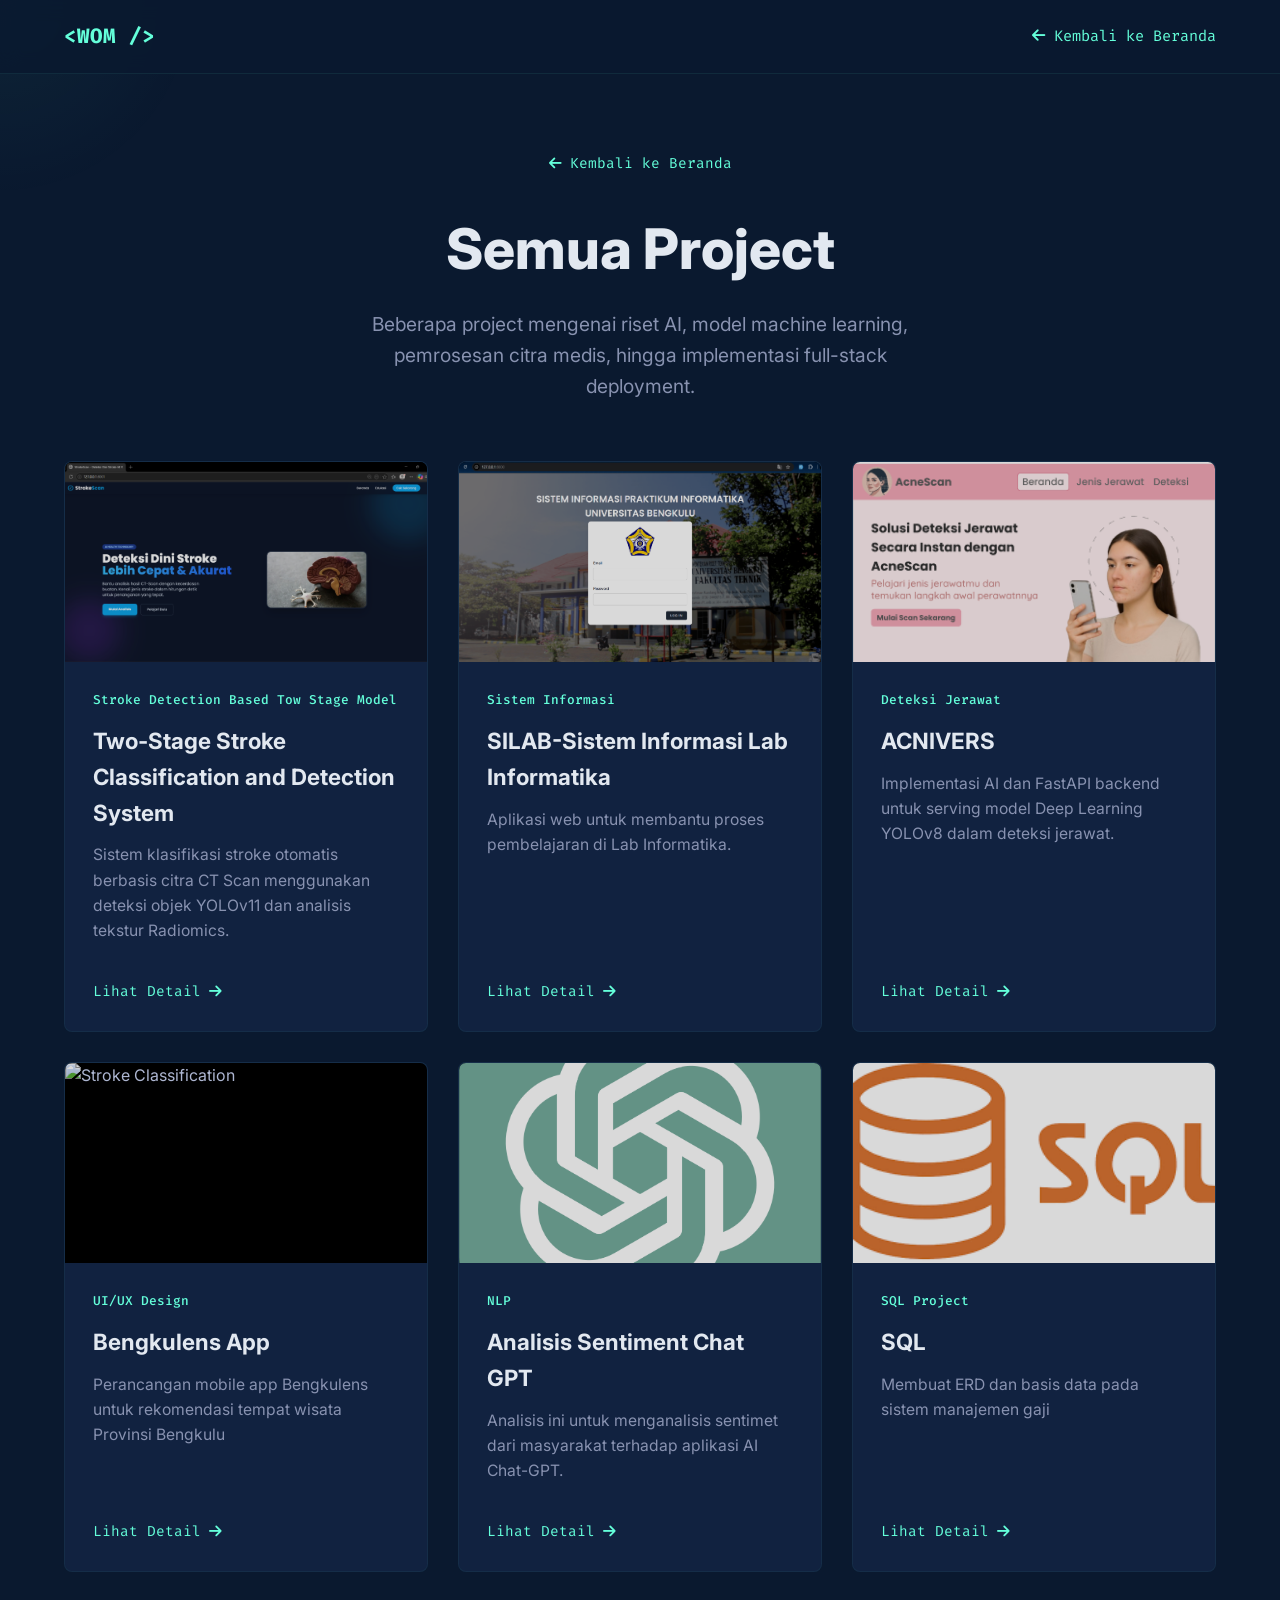
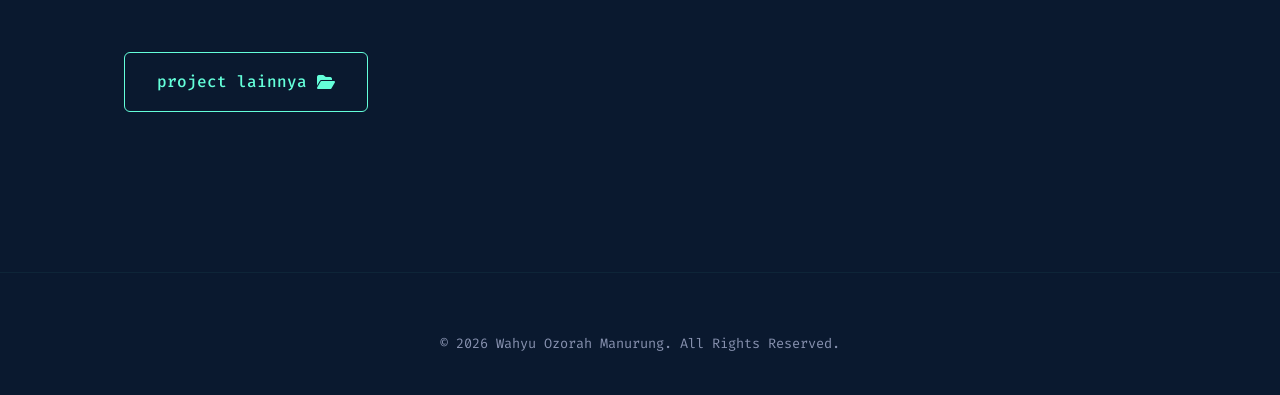
==== all-projects.html @ 39a5f9cf "first commit" ====
<!DOCTYPE html>
<html lang="id">
<head>
    <meta charset="UTF-8">
    <meta name="viewport" content="width=device-width, initial-scale=1.0">
    <title>Semua Project | Wahyu Ozorah Manurung</title>
    <link rel="stylesheet" href="style.css">
    <link href="https://fonts.googleapis.com/css2?family=Fira+Code:wght@400;500&family=Inter:wght@300;400;600;700&display=swap" rel="stylesheet">
    <link rel="stylesheet" href="https://cdnjs.cloudflare.com/ajax/libs/font-awesome/6.4.0/css/all.min.css">
    <style>
        /* CSS Tambahan Khusus untuk Halaman Kumpulan Project */
        .projects-page-header {
            text-align: center;
            padding-top: 150px;
            margin-bottom: 60px;
        }
        .projects-page-header h1 {
            font-size: 3.5rem;
            color: #e2e8f0;
            margin-bottom: 15px;
            font-weight: 800;
        }
        .projects-page-header p {
            color: var(--text-secondary);
            font-size: 1.2rem;
            max-width: 600px;
            margin: 0 auto;
        }
        .back-to-home {
            margin-bottom: 30px;
            display: inline-flex;
            align-items: center;
        }
    </style>
</head>
<body>

    <div class="cursor-glow"></div>

    <nav>
        <div class="nav-container">
            <a href="index.html" class="logo">&lt;WOM /&gt;</a>
            <a href="index.html" style="color: var(--accent-color); text-decoration: none; font-family: var(--font-mono); font-size: 0.95rem;">
                <i class="fa-solid fa-arrow-left"></i> Kembali ke Beranda
            </a>
        </div>
    </nav>

    <main class="section" style="min-height: 80vh; padding-top: 0;">
        
        <header class="projects-page-header">
            <a href="index.html" class="btn-detail back-to-home"><i class="fa-solid fa-arrow-left"></i> Kembali ke Beranda</a>
            <h1>Semua Project</h1>
            <p>Beberapa project mengenai riset AI, model machine learning, pemrosesan citra medis, hingga implementasi full-stack deployment.</p>
        </header>

        <div class="grid-container">
            
             <div class="card project-card">
                <div class="card-img-wrapper">
                    <img src="assets/images/Deteksi.png" alt="Stroke Classification" class="project-img">
                </div>
                <div class="card-content">
                    <div class="card-badge">Stroke Detection Based Tow Stage Model</div>
                    <h3>Two-Stage Stroke Classification and Detection System</h3>
                    <p>Sistem klasifikasi stroke otomatis berbasis citra CT Scan menggunakan deteksi objek YOLOv11 dan analisis tekstur Radiomics.</p>
                    <div class="card-footer">
                        <a href="details/project-stroke.html" class="btn-detail">Lihat Detail <i class="fa-solid fa-arrow-right"></i></a>
                    </div>
                </div>
            </div>

            <div class="card project-card">
                <div class="card-img-wrapper">
                    <img src="assets/images/SI.png" alt="Preprocessing Web App" class="project-img">
                </div>
                <div class="card-content">
                    <div class="card-badge">Sistem Informasi</div>
                    <h3>SILAB-Sistem Informasi Lab Informatika</h3>
                    <p>Aplikasi web untuk membantu proses pembelajaran di Lab Informatika.</p>
                    <div class="card-footer">
                        <a href="details/project-sistem-lab.html" class="btn-detail">Lihat Detail <i class="fa-solid fa-arrow-right"></i></a>
                    </div>
                </div>
            </div>

            <div class="card project-card">
                <div class="card-img-wrapper">
                    <img src="assets/images/acne1.png" alt="FastAPI Integration" class="project-img">
                </div>
                <div class="card-content">
                    <div class="card-badge">Deteksi Jerawat</div>
                    <h3>ACNIVERS</h3>
                    <p>Implementasi AI dan FastAPI backend untuk serving model Deep Learning YOLOv8 dalam deteksi jerawat.</p>
                    <div class="card-footer">
                        <a href="details/project-jerawat.html" class="btn-detail">Lihat Detail <i class="fa-solid fa-arrow-right"></i></a>
                    </div>
                </div>
            </div>
             <div class="card project-card">
                <div class="card-img-wrapper">
                    <img src="assets/images/ui.png" alt="Stroke Classification" class="project-img">
                </div>
                <div class="card-content">
                    <div class="card-badge">UI/UX Design</div>
                    <h3>Bengkulens App</h3>
                    <p>Perancangan mobile app Bengkulens untuk rekomendasi tempat wisata Provinsi Bengkulu </p>
                    <div class="card-footer">
                        <a href="details/ui-ux.html" class="btn-detail">Lihat Detail <i class="fa-solid fa-arrow-right"></i></a>
                    </div>
                </div>
            </div>

            <div class="card project-card">
                <div class="card-img-wrapper">
                    <img src="assets/images/nlp.png" alt="Preprocessing Web App" class="project-img">
                </div>
                <div class="card-content">
                    <div class="card-badge">NLP</div>
                    <h3>Analisis Sentiment Chat GPT</h3>
                    <p>Analisis ini untuk menganalisis sentimet dari masyarakat terhadap aplikasi AI Chat-GPT.</p>
                    <div class="card-footer">
                        <a href="details/nlp.html" class="btn-detail">Lihat Detail <i class="fa-solid fa-arrow-right"></i></a>
                    </div>
                </div>
            </div>

            <div class="card project-card">
                <div class="card-img-wrapper">
                    <img src="assets/images/sql.png" alt="FastAPI Integration" class="project-img">
                </div>
                <div class="card-content">
                    <div class="card-badge">SQL Project</div>
                    <h3>SQL</h3>
                    <p>Membuat ERD dan basis data pada sistem manajemen gaji</p>
                    <div class="card-footer">
                        <a href="details/sql.html" class="btn-detail">Lihat Detail <i class="fa-solid fa-arrow-right"></i></a>
                    </div>
                </div>
            </div>
        <div class="view-more-container">
            <a href="https://github.com/wahyuozorahmanurung" class="btn btn-outline-large">project lainnya <i class="fa-solid fa-folder-open"></i></a>
        </div>
        </div>
    </main>

    <footer style="padding: 40px 0; border-top: 1px solid rgba(100,255,218,.05); margin-top: 80px;">
        <p class="footer-text" style="text-align: center; color: var(--text-secondary);">© 2026 Wahyu Ozorah Manurung. All Rights Reserved.</p>
    </footer>

    <script src="script.js"></script>
</body>
</html>
---- style.css ----
:root {
    --bg-color: #0a192f;
    --card-bg: #112240;
    --text-primary: #ccd6f6;
    --text-secondary: #8892b0;
    --accent-color: #64ffda;
    --font-sans: 'Inter', sans-serif;
    --font-mono: 'Fira Code', monospace;
}

* {
    margin: 0;
    padding: 0;
    box-sizing: border-box;
    scroll-behavior: smooth;
}

body {
    background-color: var(--bg-color);
    color: var(--text-primary);
    font-family: var(--font-sans);
    line-height: 1.6;
    overflow-x: hidden;
}

/* ================= CURSOR GLOW ================= */

.cursor-glow {
    position: fixed;
    width: 400px;
    height: 400px;
    background: radial-gradient(
        circle,
        rgba(100,255,218,0.05) 0%,
        transparent 70%
    );
    top: 0;
    left: 0;
    pointer-events: none;
    transform: translate(-50%, -50%);
    z-index: 1;
    transition: transform .1s ease;
}

/* ================= NAVBAR ================= */

nav {
    position: fixed;
    top: 0;
    width: 100%;
    background: rgba(10,25,47,.85);
    backdrop-filter: blur(10px);
    z-index: 100;
    border-bottom: 1px solid rgba(100,255,218,.08);
}

.nav-container {
    max-width: 1400px;
    margin: auto;
    padding: 20px 5%;
    display: flex;
    justify-content: space-between;
    align-items: center;
}

.logo {
    font-family: var(--font-mono);
    color: var(--accent-color);
    text-decoration: none;
    font-size: 1.3rem;
    font-weight: 700;
    letter-spacing: 1px;
}

.nav-links {
    list-style: none;
    display: flex;
    gap: 35px;
}

.nav-links a {
    color: var(--text-secondary);
    text-decoration: none;
    font-size: .95rem;
    font-family: var(--font-mono);
    transition: .3s ease;
}

.nav-links a:hover,
.nav-links a.active {
    color: var(--accent-color);
    text-shadow: 0 0 10px rgba(100, 255, 218, 0.3);
}

/* ================= SECTION ================= */

.section {
    max-width: 1400px;
    width: 100%;
    margin: auto;
    padding: 80px 5%;
    position: relative;
    z-index: 2;
    display: flex;
    flex-direction: column;
    justify-content: center;
}

.section-title {
    font-size: 2.5rem;
    color: var(--text-primary);
    margin-bottom: 30px;
    display: flex;
    align-items: center;
    gap: 20px;
}

.section-title::after {
    content: "";
    flex-grow: 1;
    max-width: 350px;
    height: 1px;
    background: rgba(100,255,218,.2);
}

/* ================= HERO ================= */

.hero-container {
    display: grid;
    grid-template-columns: 1.4fr 1fr;
    align-items: center;
    gap: 60px;
    width: 100%;
}

.hero-content {
    max-width: 800px;
}

.pre-title {
    font-family: var(--font-mono);
    color: var(--accent-color);
    font-size: 1.1rem;
    margin-bottom: 15px;
}

.hero-content h1 {
    font-size: 5rem;
    line-height: 1.1;
    font-weight: 800;
    color: #e2e8f0;
    margin-bottom: 15px;
}

.sub-title {
    font-size: 2.2rem;
    color: var(--text-secondary);
    font-weight: 600;
    margin-bottom: 25px;
}

.description {
    max-width: 650px;
    color: var(--text-secondary);
    font-size: 1.15rem;
    line-height: 1.8;
    margin-bottom: 35px;
}

.tech-stack {
    display: flex;
    flex-wrap: wrap;
    gap: 12px;
    margin-bottom: 40px;
}

.tag {
    font-family: var(--font-mono);
    font-size: .85rem;
    color: var(--accent-color);
    background: rgba(100,255,218,.05);
    border: 1px solid rgba(100,255,218,.15);
    padding: 6px 14px;
    border-radius: 4px;
    transition: 0.3s;
}

.tag:hover {
    background: rgba(100,255,218,.1);
    border-color: var(--accent-color);
}

.cta-buttons {
    display: flex;
    gap: 20px;
    align-items: center;
}

/* ================= BUTTONS ================= */

.btn {
    padding: 14px 28px;
    border-radius: 4px;
    text-decoration: none;
    font-family: var(--font-mono);
    font-size: 0.95rem;
    transition: .3s all ease;
    display: inline-flex;
    align-items: center;
    gap: 10px;
}

.btn-primary {
    color: var(--accent-color);
    border: 1px solid var(--accent-color);
}

.btn-primary:hover {
    background: rgba(100,255,218,.08);
    box-shadow: 0 4px 20px rgba(100, 255, 218, 0.15);
}

.btn-secondary {
    color: var(--text-primary);
    background: rgba(255, 255, 255, 0.03);
    border: 1px solid rgba(255, 255, 255, 0.1);
}

.btn-secondary:hover {
    background: rgba(255, 255, 255, 0.08);
    color: var(--accent-color);
}

/* Tombol Lihat Semua di Bawah Grid */
.view-more-container {
    display: flex;
    justify-content: center;
    margin-top: 50px;
    width: 100%;
}

.btn-outline-large {
    border: 1px solid var(--accent-color);
    color: var(--accent-color);
    font-size: 1rem;
    padding: 16px 32px;
    font-weight: 500;
    border-radius: 6px;
    background: transparent;
}

.btn-outline-large:hover {
    background: rgba(100, 255, 218, 0.08);
    transform: translateY(-3px);
    box-shadow: 0 10px 25px rgba(100, 255, 218, 0.12);
}

/* ================= PROFILE IMAGE ================= */

.hero-image-container {
    display: flex;
    justify-content: center;
    align-items: center;
}

.profile-frame {
    width: 360px;
    height: 460px;
    position: relative;
    border-radius: 16px;
    overflow: hidden; /* Memotong kilatan agar pas di ujung kotak */
    background: #071121;
    box-shadow: 0 0 30px rgba(100, 255, 218, 0.15); /* Bayangan neon halus di luar box */
    transition: 0.4s ease;
}


.profile-frame:hover .profile-img {
    transform: translate(-10px, -10px);
    filter: none;
}
.border-glow {
    position: absolute;
    top: -50%;
    left: -50%;
    width: 200%;
    height: 200%;
    /* Membuat gradien warna tajam seperti kilatan cahaya */
    background: conic-gradient(
        transparent, 
        transparent, 
        transparent, 
        var(--accent-color)
    );
    z-index: 1;
    animation: lightning-spin 4s linear infinite; /* Animasi berputar */
}
@keyframes lightning-spin {
    100% {
        transform: rotate(360deg);
    }
}

.profile-img {
    position: absolute;
    inset: 4px;
    width: calc(100% - 8px);
    height: calc(100% - 8px);
    object-fit: cover; 
    object-position: center center;
    border-radius: 12px;
    background: var(--card-bg);
    z-index: 2;
    filter: brightness(0.9) contrast(1.15) saturate(0.95);
    mix-blend-mode: normal;
    transition: 0.4s cubic-bezier(0.25, 1, 0.5, 1);
}

.profile-frame:hover {
    transform: translateY(-5px) scale(1.02);
    box-shadow: 0 0 50px rgba(100, 255, 218, 0.4);
}

.profile-frame:hover .profile-img {
    filter: brightness(1.05) contrast(1.2);
}

.profile-frame:hover .border-glow {
    animation-duration: 1.5s;
}
/* ================= PROJECT CARDS ================= */

.grid-container {
    display: grid;
    grid-template-columns: repeat(3, 1fr);
    gap: 30px;
}

.card {
    background: var(--card-bg);
    border-radius: 8px;
    border: 1px solid rgba(100,255,218,.05);
    transition: .3s cubic-bezier(0.25, 1, 0.5, 1);
}

.project-card {
    display: flex;
    flex-direction: column; /* Membuat card mengalir ke bawah */
    height: 100%; /* Memaksa tinggi box sama rata */
    overflow: hidden;
}

.card-img-wrapper {
    height: 200px;
    overflow: hidden;
    background: #000;
}

.project-img {
    width: 100%;
    height: 100%;
    object-fit: cover;
    opacity: 0.85;
    transition: .4s ease;
}

.project-card:hover .project-img {
    transform: scale(1.05);
    opacity: 1;
}

/* Bagian pembungkus teks di dalam card */
.card-content {
    padding: 28px;
    display: flex;
    flex-direction: column;
    flex-grow: 1; /* Mengisi ruang sisa agar footer terdorong ke bawah */
}

.card-content h3 {
    font-size: 1.4rem;
    color: #e2e8f0;
    margin-bottom: 12px;
}

.card-content p {
    color: var(--text-secondary);
    font-size: 0.98rem;
    line-height: 1.6;
    margin-bottom: 20px;
    flex-grow: 1; /* Mendorong footer tetap di bawah */
}

.card-badge {
    color: var(--accent-color);
    font-family: var(--font-mono);
    font-size: .8rem;
    font-weight: 500;
    margin-bottom: 12px;
}

.card-footer {
    margin-top: auto; /* Memastikan posisi link detail presisi di bawah box */
    padding-top: 15px;
}

.btn-detail {
    text-decoration: none;
    color: var(--accent-color);
    font-family: var(--font-mono);
    font-size: 0.9rem;
    display: inline-flex;
    align-items: center;
    gap: 8px;
    transition: 0.2s;
}

.btn-detail:hover {
    gap: 14px; /* Efek interaktif panah bergeser saat dihover */
}

/* ================= TIMELINE PRESTASI ================= */

.timeline {
    position: relative;
    border-left: 2px solid rgba(100,255,218,.1);
    padding-left: 35px;
    max-width: 1000px;
    margin: 0 auto;
    width: 100%;
}

.timeline-item {
    position: relative;
    margin-bottom: 30px;
     display: flex;
    flex-direction: column;
    gap: 20px;
}

.timeline-dot {
    position: absolute;
    left: -42px;
    top: 28px;
    width: 12px;
    height: 12px;
    border-radius: 50%;
    background: var(--accent-color);
    box-shadow: 0 0 10px var(--accent-color);
}

.timeline-date {
    color: var(--accent-color);
    margin-bottom: 8px;
    font-family: var(--font-mono);
    font-weight: bold;
    font-size: 1.1rem;
}

.clickable-card {
    padding: 30px;
    cursor: pointer;
}

.clickable-card h3 {
    font-size: 1.3rem;
    margin-bottom: 10px;
}

.clickable-card p {
    color: var(--text-secondary);
}

.text-link {
    display: inline-block;
    margin-top: 10px;
    color: var(--accent-color);
    font-size: 0.9rem;
}

/* ================= CONTACT ================= */

.contact-container {
    max-width: 700px;
    margin: auto;
    text-align: center;
    padding: 60px 40px;
}

.contact-container h2 {
    font-size: 2.3rem;
    margin-bottom: 20px;
}

.contact-container p {
    color: var(--text-secondary);
    font-size: 1.1rem;
    margin-bottom: 20px;
}

.social-links {
    display: flex;
    justify-content: center;
    gap: 30px;
    margin: 35px 0;
}

.social-links a {
    color: var(--text-secondary);
    font-size: 1.8rem;
    transition: .3s ease;
}

.social-links a:hover {
    color: var(--accent-color);
    transform: translateY(-3px);
}

.footer-text {
    font-family: var(--font-mono);
    font-size: .85rem;
    margin-top: 20px;
}

/* ================= RESPONSIVE DESIGN ================= */

@media (max-width: 1200px) {
    .grid-container {
        grid-template-columns: repeat(2, 1fr);
    }
    .hero-content h1 {
        font-size: 4rem;
    }
}

@media (max-width: 992px) {
    .hero-container {
        grid-template-columns: 1fr;
        text-align: center;
        gap: 40px;
    }
    .hero-image-container {
        order: -1;
    }
    .profile-frame {
        width: 300px;
        height: 380px;
    }
    .hero-content h1 {
        font-size: 3.5rem;
    }
    .description {
        margin: 0 auto 30px auto;
    }
    .tech-stack, .cta-buttons {
        justify-content: center;
    }
}

@media (max-width: 768px) {
    .grid-container {
        grid-template-columns: 1fr;
    }
    .nav-links {
        display: none; /* Kamu bisa menambahkan tombol hamburger menu jika diperlukan di masa depan */
    }
    .section-title {
        font-size: 2rem;
    }
}
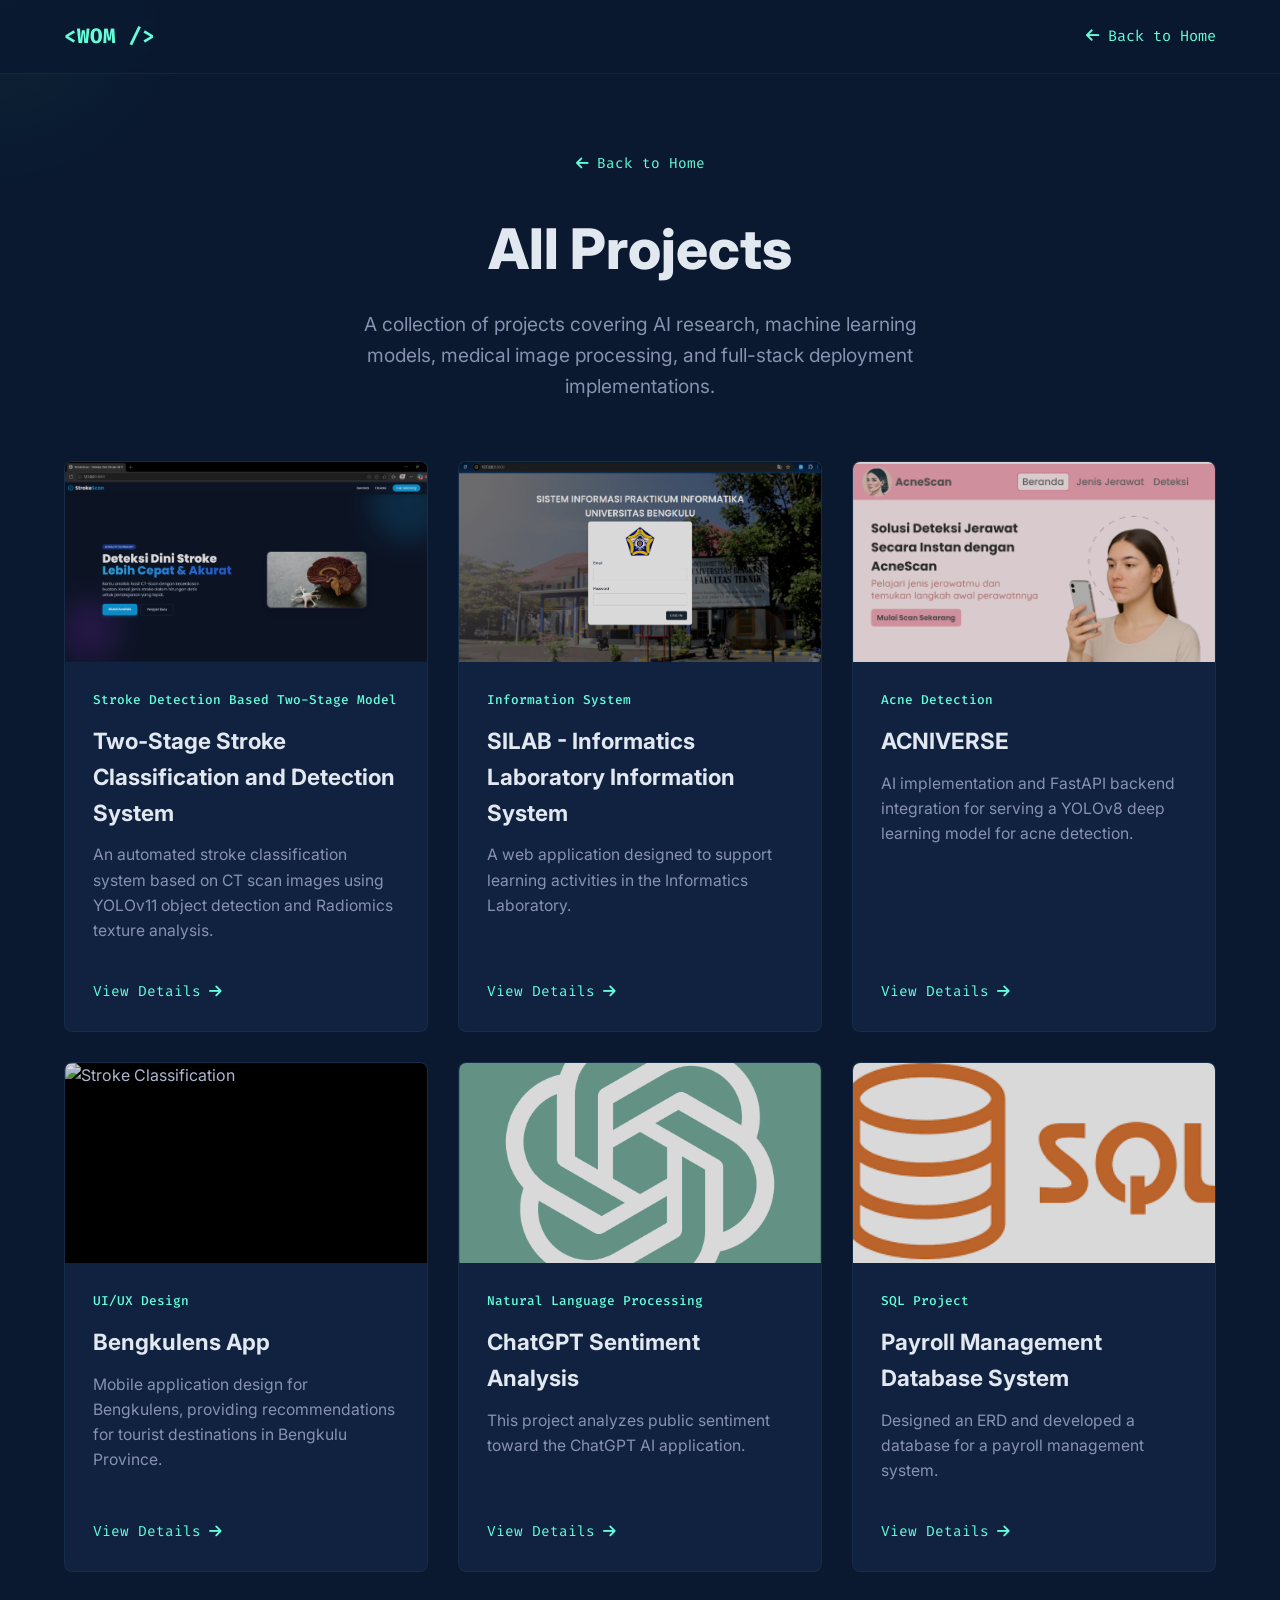
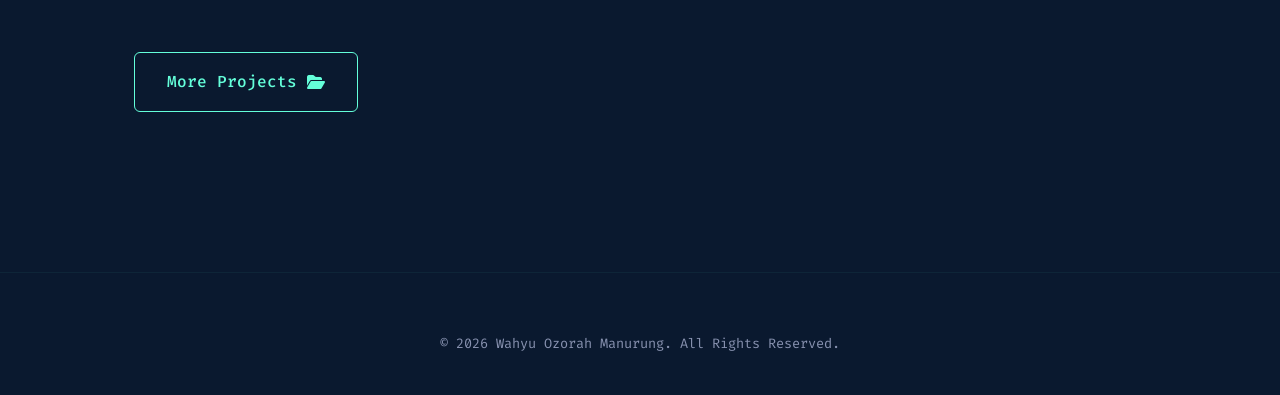
==== commit 290a0878: "Update language and project descriptions in HTML" ====
--- a/all-projects.html
+++ b/all-projects.html
@@ -1,9 +1,9 @@
 <!DOCTYPE html>
-<html lang="id">
+<html lang="en">
 <head>
     <meta charset="UTF-8">
     <meta name="viewport" content="width=device-width, initial-scale=1.0">
-    <title>Semua Project | Wahyu Ozorah Manurung</title>
+    <title>All Projects | Wahyu Ozorah Manurung</title>
     <link rel="stylesheet" href="style.css">
     <link href="https://fonts.googleapis.com/css2?family=Fira+Code:wght@400;500&family=Inter:wght@300;400;600;700&display=swap" rel="stylesheet">
     <link rel="stylesheet" href="https://cdnjs.cloudflare.com/ajax/libs/font-awesome/6.4.0/css/all.min.css">
@@ -41,7 +41,7 @@
         <div class="nav-container">
             <a href="index.html" class="logo">&lt;WOM /&gt;</a>
             <a href="index.html" style="color: var(--accent-color); text-decoration: none; font-family: var(--font-mono); font-size: 0.95rem;">
-                <i class="fa-solid fa-arrow-left"></i> Kembali ke Beranda
+                <i class="fa-solid fa-arrow-left"></i> Back to Home
             </a>
         </div>
     </nav>
@@ -49,9 +49,9 @@
     <main class="section" style="min-height: 80vh; padding-top: 0;">
         
         <header class="projects-page-header">
-            <a href="index.html" class="btn-detail back-to-home"><i class="fa-solid fa-arrow-left"></i> Kembali ke Beranda</a>
-            <h1>Semua Project</h1>
-            <p>Beberapa project mengenai riset AI, model machine learning, pemrosesan citra medis, hingga implementasi full-stack deployment.</p>
+            <a href="index.html" class="btn-detail back-to-home"><i class="fa-solid fa-arrow-left"></i> Back to Home</a>
+            <h1>All Projects</h1>
+            <p>A collection of projects covering AI research, machine learning models, medical image processing, and full-stack deployment implementations.</p>
         </header>
 
         <div class="grid-container">
@@ -61,11 +61,11 @@
                     <img src="assets/images/Deteksi.png" alt="Stroke Classification" class="project-img">
                 </div>
                 <div class="card-content">
-                    <div class="card-badge">Stroke Detection Based Tow Stage Model</div>
+                    <div class="card-badge">Stroke Detection Based Two-Stage Model</div>
                     <h3>Two-Stage Stroke Classification and Detection System</h3>
-                    <p>Sistem klasifikasi stroke otomatis berbasis citra CT Scan menggunakan deteksi objek YOLOv11 dan analisis tekstur Radiomics.</p>
+                    <p>An automated stroke classification system based on CT scan images using YOLOv11 object detection and Radiomics texture analysis.</p>
                     <div class="card-footer">
-                        <a href="details/project-stroke.html" class="btn-detail">Lihat Detail <i class="fa-solid fa-arrow-right"></i></a>
+                        <a href="details/project-stroke.html" class="btn-detail">View Details <i class="fa-solid fa-arrow-right"></i></a>
                     </div>
                 </div>
             </div>
@@ -75,11 +75,11 @@
                     <img src="assets/images/SI.png" alt="Preprocessing Web App" class="project-img">
                 </div>
                 <div class="card-content">
-                    <div class="card-badge">Sistem Informasi</div>
-                    <h3>SILAB-Sistem Informasi Lab Informatika</h3>
-                    <p>Aplikasi web untuk membantu proses pembelajaran di Lab Informatika.</p>
+                    <div class="card-badge">Information System</div>
+                    <h3>SILAB - Informatics Laboratory Information System</h3>
+                    <p>A web application designed to support learning activities in the Informatics Laboratory.</p>
                     <div class="card-footer">
-                        <a href="details/project-sistem-lab.html" class="btn-detail">Lihat Detail <i class="fa-solid fa-arrow-right"></i></a>
+                        <a href="details/project-sistem-lab.html" class="btn-detail">View Details <i class="fa-solid fa-arrow-right"></i></a>
                     </div>
                 </div>
             </div>
@@ -89,24 +89,25 @@
                     <img src="assets/images/acne1.png" alt="FastAPI Integration" class="project-img">
                 </div>
                 <div class="card-content">
-                    <div class="card-badge">Deteksi Jerawat</div>
-                    <h3>ACNIVERS</h3>
-                    <p>Implementasi AI dan FastAPI backend untuk serving model Deep Learning YOLOv8 dalam deteksi jerawat.</p>
+                    <div class="card-badge">Acne Detection</div>
+                    <h3>ACNIVERSE</h3>
+                    <p>AI implementation and FastAPI backend integration for serving a YOLOv8 deep learning model for acne detection.</p>
                     <div class="card-footer">
-                        <a href="details/project-jerawat.html" class="btn-detail">Lihat Detail <i class="fa-solid fa-arrow-right"></i></a>
+                        <a href="details/project-jerawat.html" class="btn-detail">View Details <i class="fa-solid fa-arrow-right"></i></a>
                     </div>
                 </div>
             </div>
-             <div class="card project-card">
+
+            <div class="card project-card">
                 <div class="card-img-wrapper">
                     <img src="assets/images/ui.png" alt="Stroke Classification" class="project-img">
                 </div>
                 <div class="card-content">
                     <div class="card-badge">UI/UX Design</div>
                     <h3>Bengkulens App</h3>
-                    <p>Perancangan mobile app Bengkulens untuk rekomendasi tempat wisata Provinsi Bengkulu </p>
+                    <p>Mobile application design for Bengkulens, providing recommendations for tourist destinations in Bengkulu Province.</p>
                     <div class="card-footer">
-                        <a href="details/ui-ux.html" class="btn-detail">Lihat Detail <i class="fa-solid fa-arrow-right"></i></a>
+                        <a href="details/ui-ux.html" class="btn-detail">View Details <i class="fa-solid fa-arrow-right"></i></a>
                     </div>
                 </div>
             </div>
@@ -116,11 +117,11 @@
                     <img src="assets/images/nlp.png" alt="Preprocessing Web App" class="project-img">
                 </div>
                 <div class="card-content">
-                    <div class="card-badge">NLP</div>
-                    <h3>Analisis Sentiment Chat GPT</h3>
-                    <p>Analisis ini untuk menganalisis sentimet dari masyarakat terhadap aplikasi AI Chat-GPT.</p>
+                    <div class="card-badge">Natural Language Processing</div>
+                    <h3>ChatGPT Sentiment Analysis</h3>
+                    <p>This project analyzes public sentiment toward the ChatGPT AI application.</p>
                     <div class="card-footer">
-                        <a href="details/nlp.html" class="btn-detail">Lihat Detail <i class="fa-solid fa-arrow-right"></i></a>
+                        <a href="details/nlp.html" class="btn-detail">View Details <i class="fa-solid fa-arrow-right"></i></a>
                     </div>
                 </div>
             </div>
@@ -131,15 +132,16 @@
                 </div>
                 <div class="card-content">
                     <div class="card-badge">SQL Project</div>
-                    <h3>SQL</h3>
-                    <p>Membuat ERD dan basis data pada sistem manajemen gaji</p>
+                    <h3>Payroll Management Database System</h3>
+                    <p>Designed an ERD and developed a database for a payroll management system.</p>
                     <div class="card-footer">
-                        <a href="details/sql.html" class="btn-detail">Lihat Detail <i class="fa-solid fa-arrow-right"></i></a>
+                        <a href="details/sql.html" class="btn-detail">View Details <i class="fa-solid fa-arrow-right"></i></a>
                     </div>
                 </div>
             </div>
+
         <div class="view-more-container">
-            <a href="https://github.com/wahyuozorahmanurung" class="btn btn-outline-large">project lainnya <i class="fa-solid fa-folder-open"></i></a>
+            <a href="https://github.com/wahyuozorahmanurung" class="btn btn-outline-large">More Projects <i class="fa-solid fa-folder-open"></i></a>
         </div>
         </div>
     </main>
@@ -150,4 +152,4 @@
 
     <script src="script.js"></script>
 </body>
-</html>+</html>
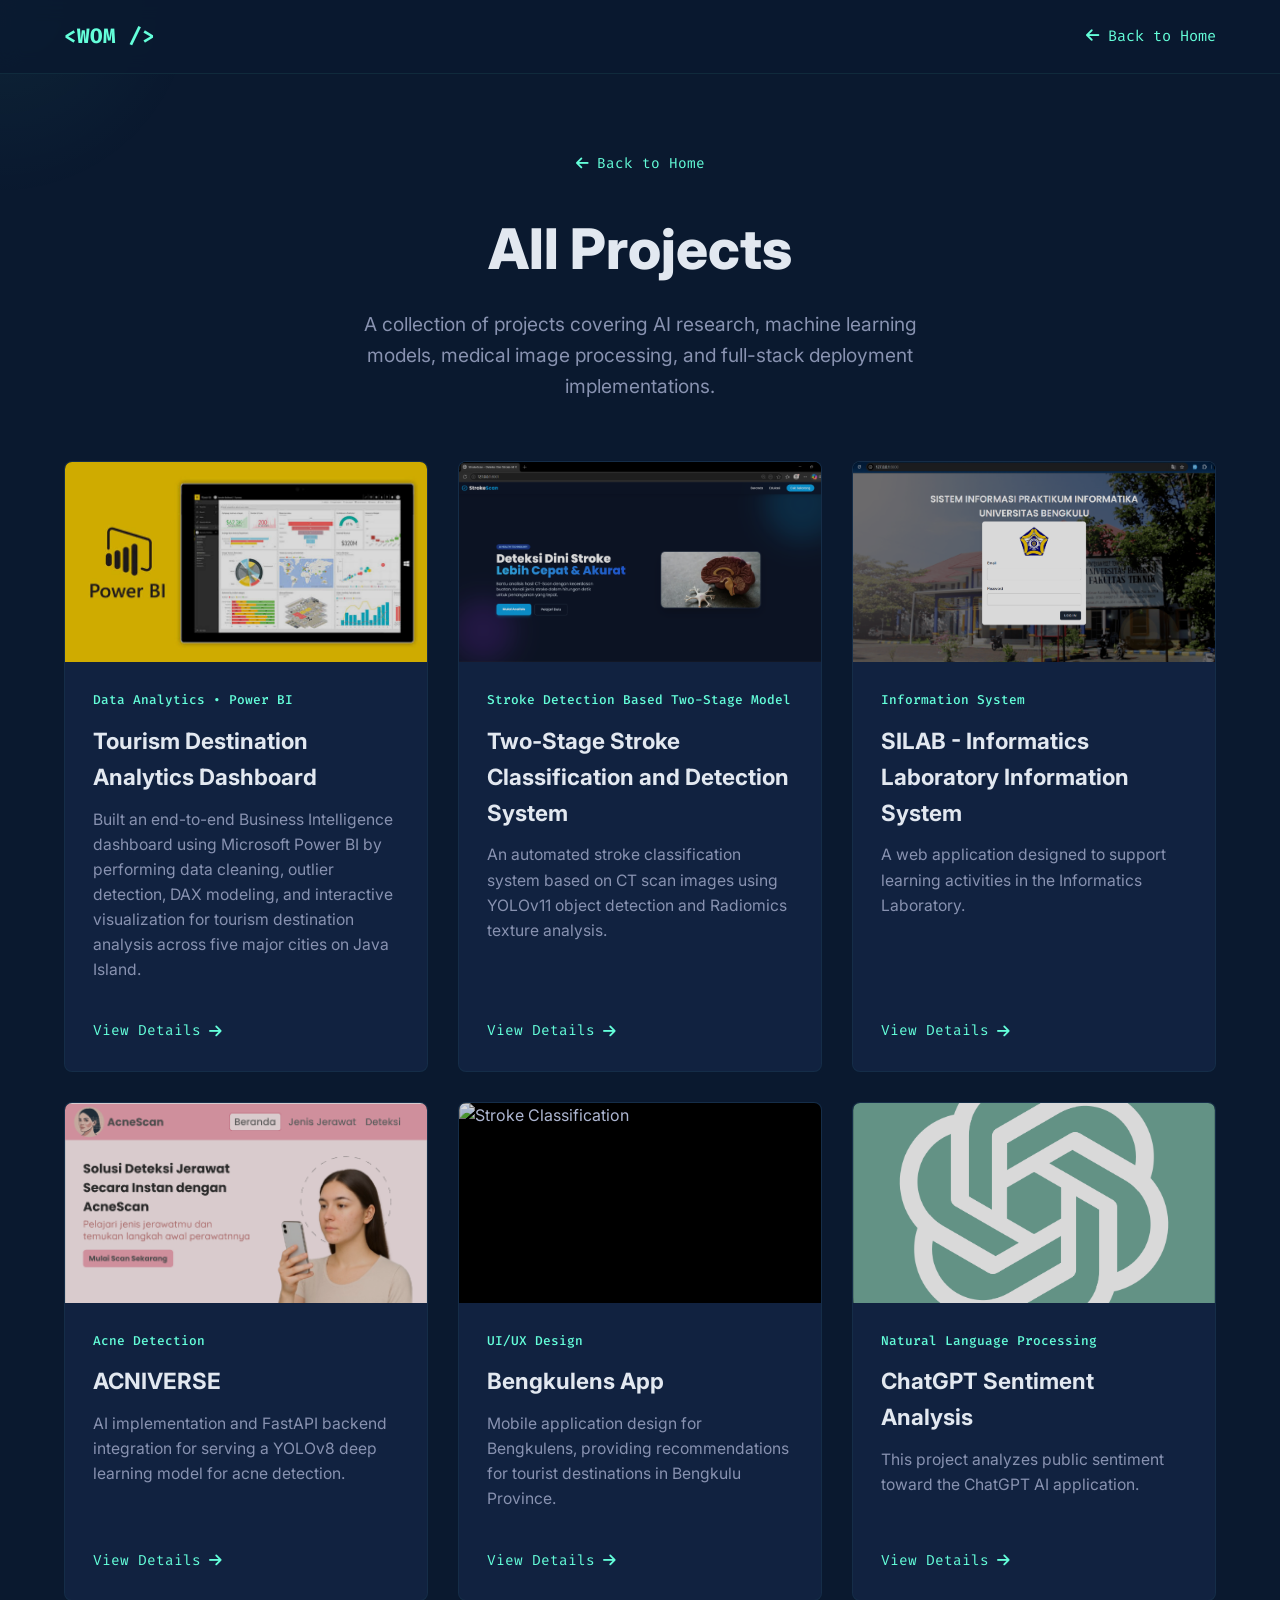
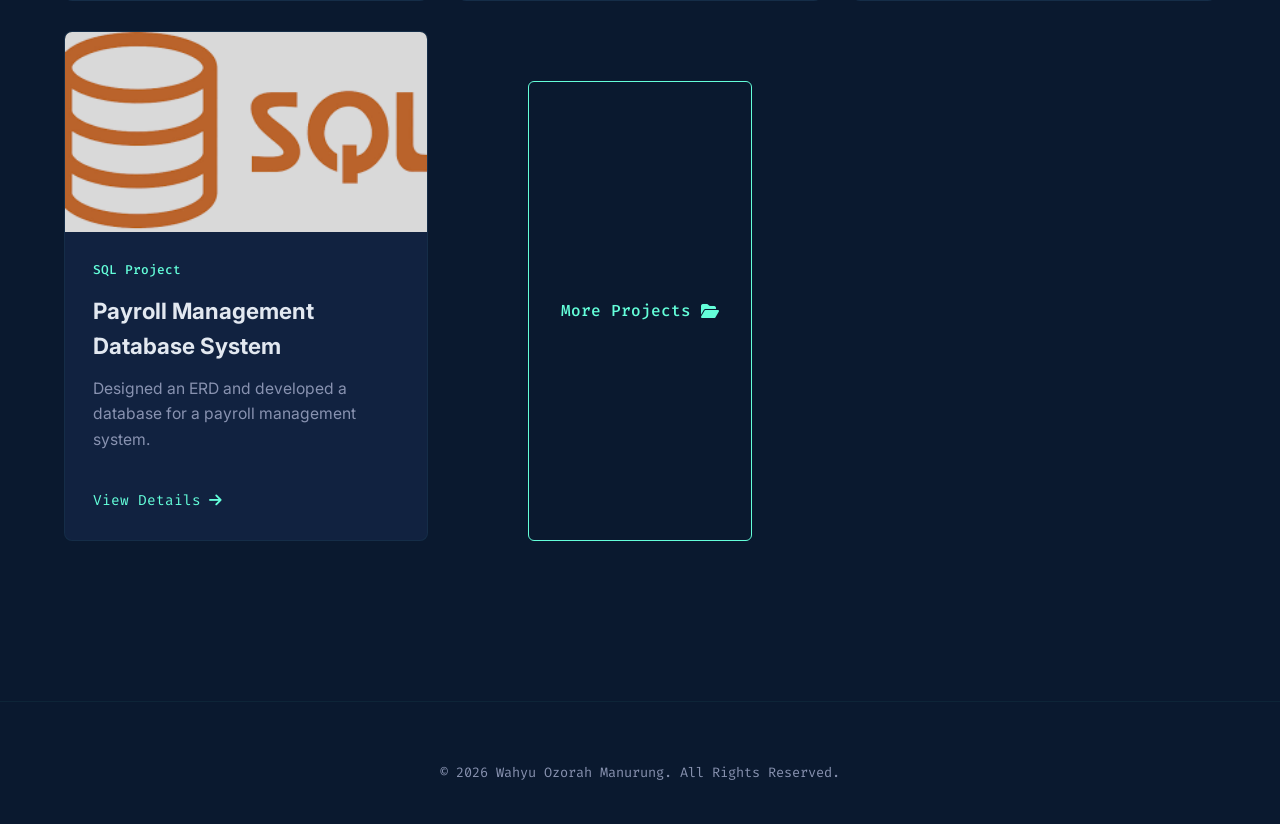
==== commit 7f6d14a8: "menambahkan 1 project destinasi wisata" ====
--- a/all-projects.html
+++ b/all-projects.html
@@ -55,8 +55,21 @@
         </header>
 
         <div class="grid-container">
-            
-             <div class="card project-card">
+            <div class="card project-card">
+                <div class="card-img-wrapper">
+                    <img src="assets/images/powerbi.png" alt="Stroke Classification" class="project-img">
+                </div>
+                <div class="card-content">
+                    <div class="card-badge"> Data Analytics • Power BI</div>
+                    <h3>Tourism Destination Analytics Dashboard</h3>
+                    <p>Built an end-to-end Business Intelligence dashboard using Microsoft Power BI by performing data cleaning, outlier detection, DAX modeling, and interactive visualization for tourism destination analysis across five major cities on Java Island.</p>
+                    <div class="card-footer">
+                        <a href="details/data anlyst-destinasi wisata.html" class="btn-detail">View Details <i class="fa-solid fa-arrow-right"></i></a>
+                    </div>
+                </div>
+            </div>
+             
+            <div class="card project-card">
                 <div class="card-img-wrapper">
                     <img src="assets/images/Deteksi.png" alt="Stroke Classification" class="project-img">
                 </div>
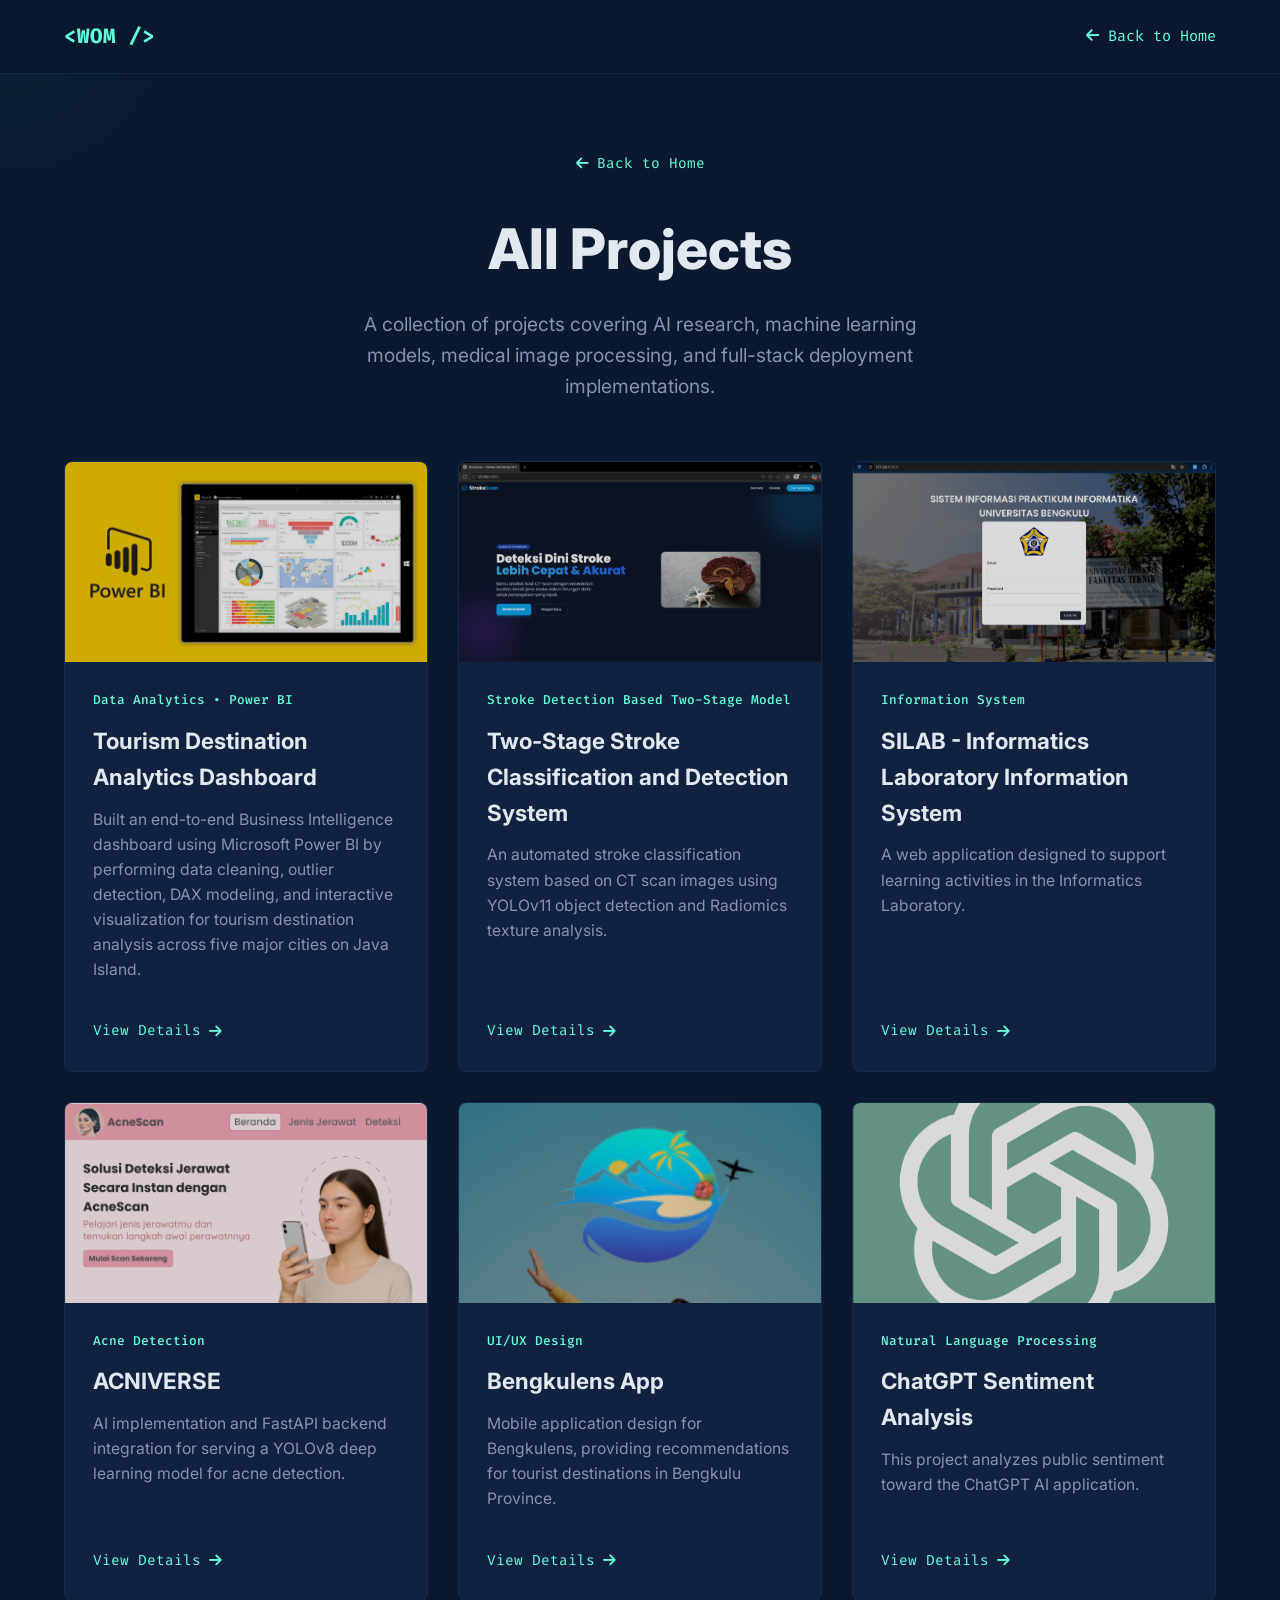
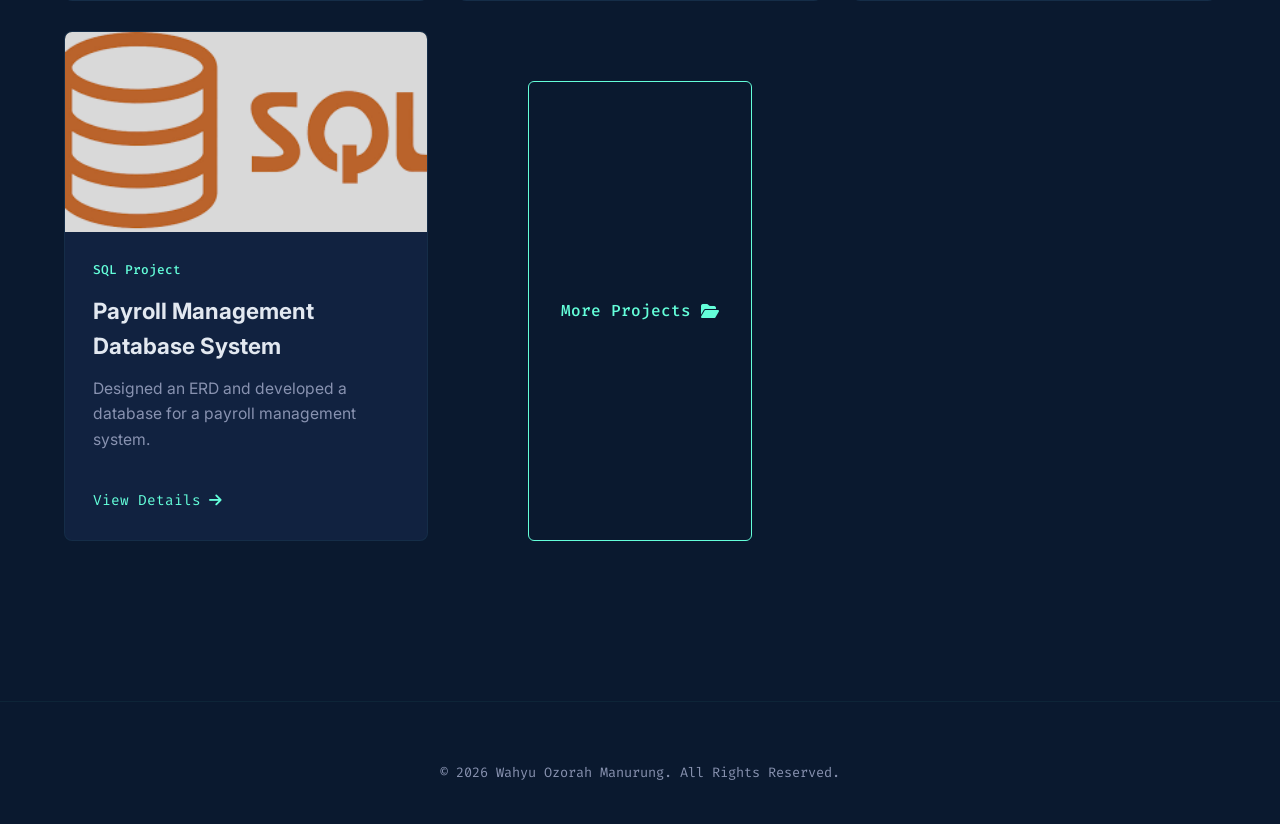
==== commit c6d1a51d: "Fix image source case sensitivity in HTML" ====
--- a/all-projects.html
+++ b/all-projects.html
@@ -113,7 +113,7 @@
 
             <div class="card project-card">
                 <div class="card-img-wrapper">
-                    <img src="assets/images/ui.png" alt="Stroke Classification" class="project-img">
+                    <img src="assets/images/UI.png" alt="Stroke Classification" class="project-img">
                 </div>
                 <div class="card-content">
                     <div class="card-badge">UI/UX Design</div>
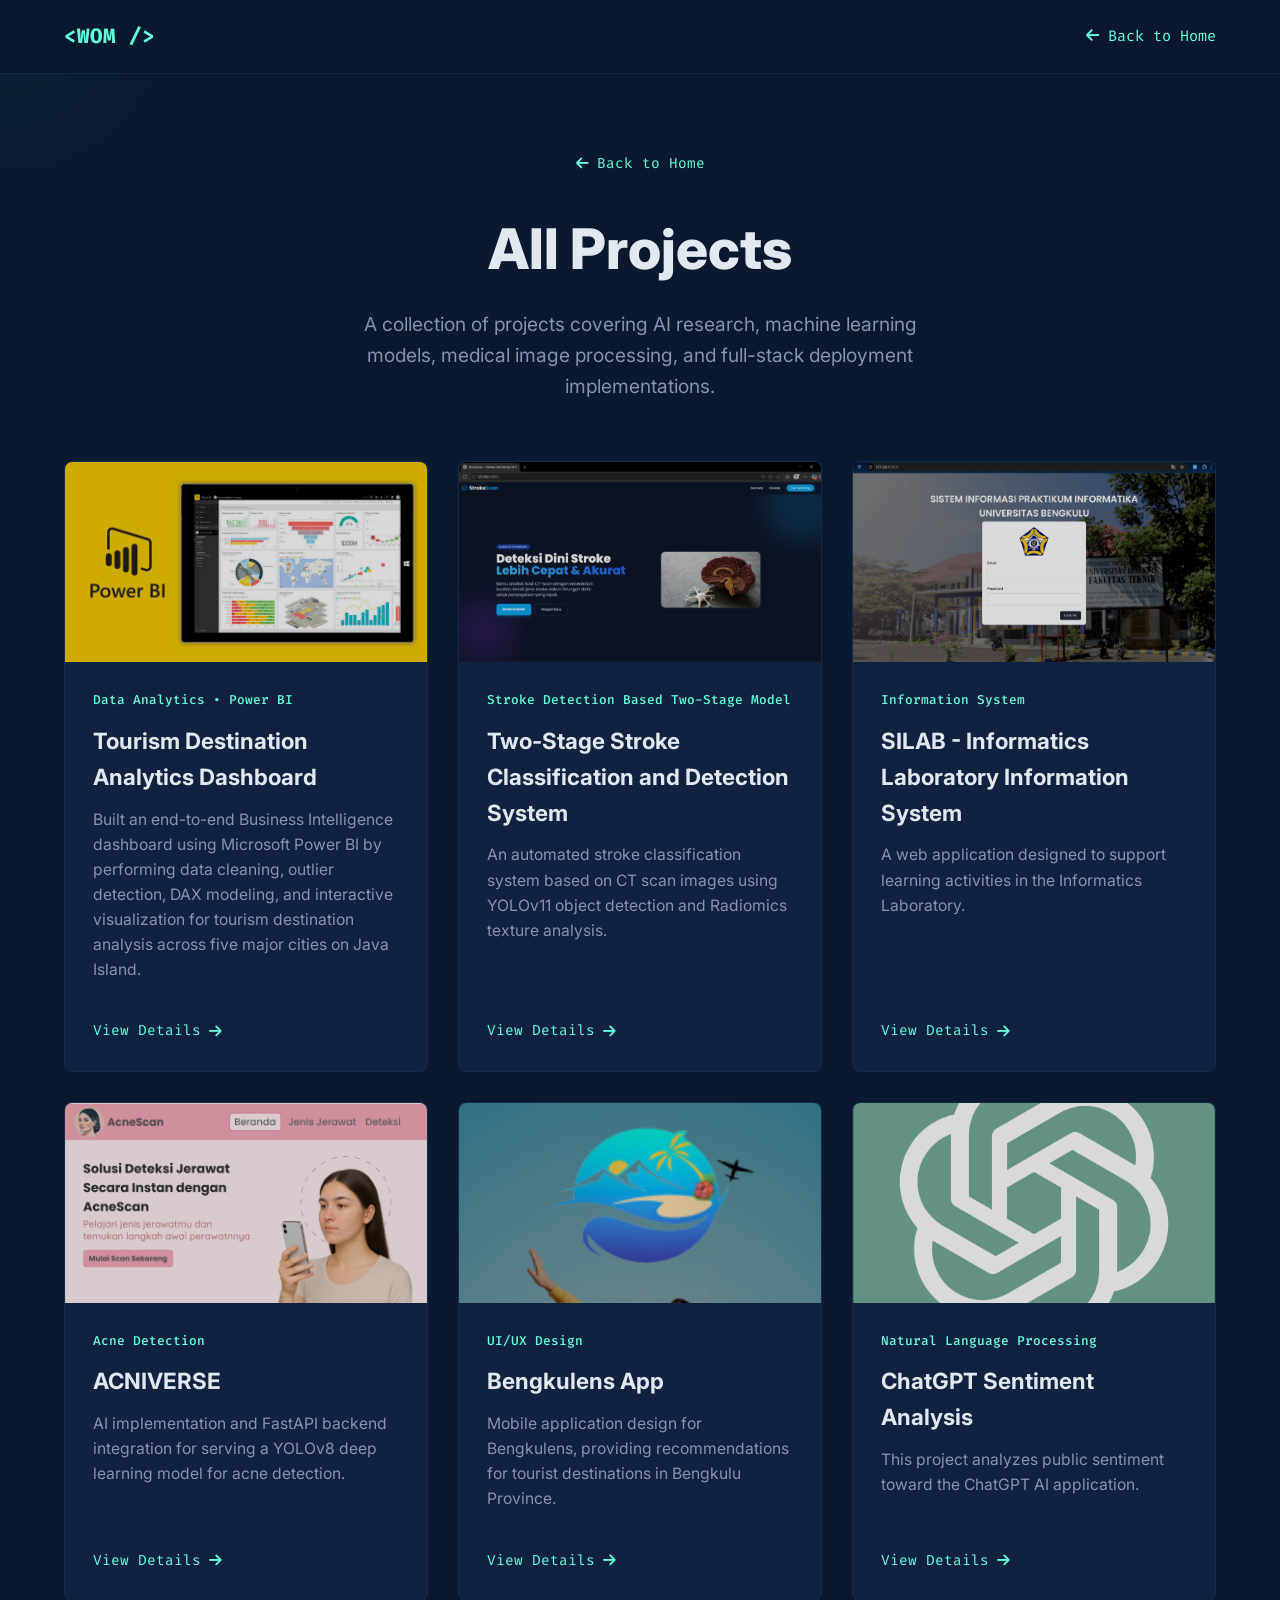
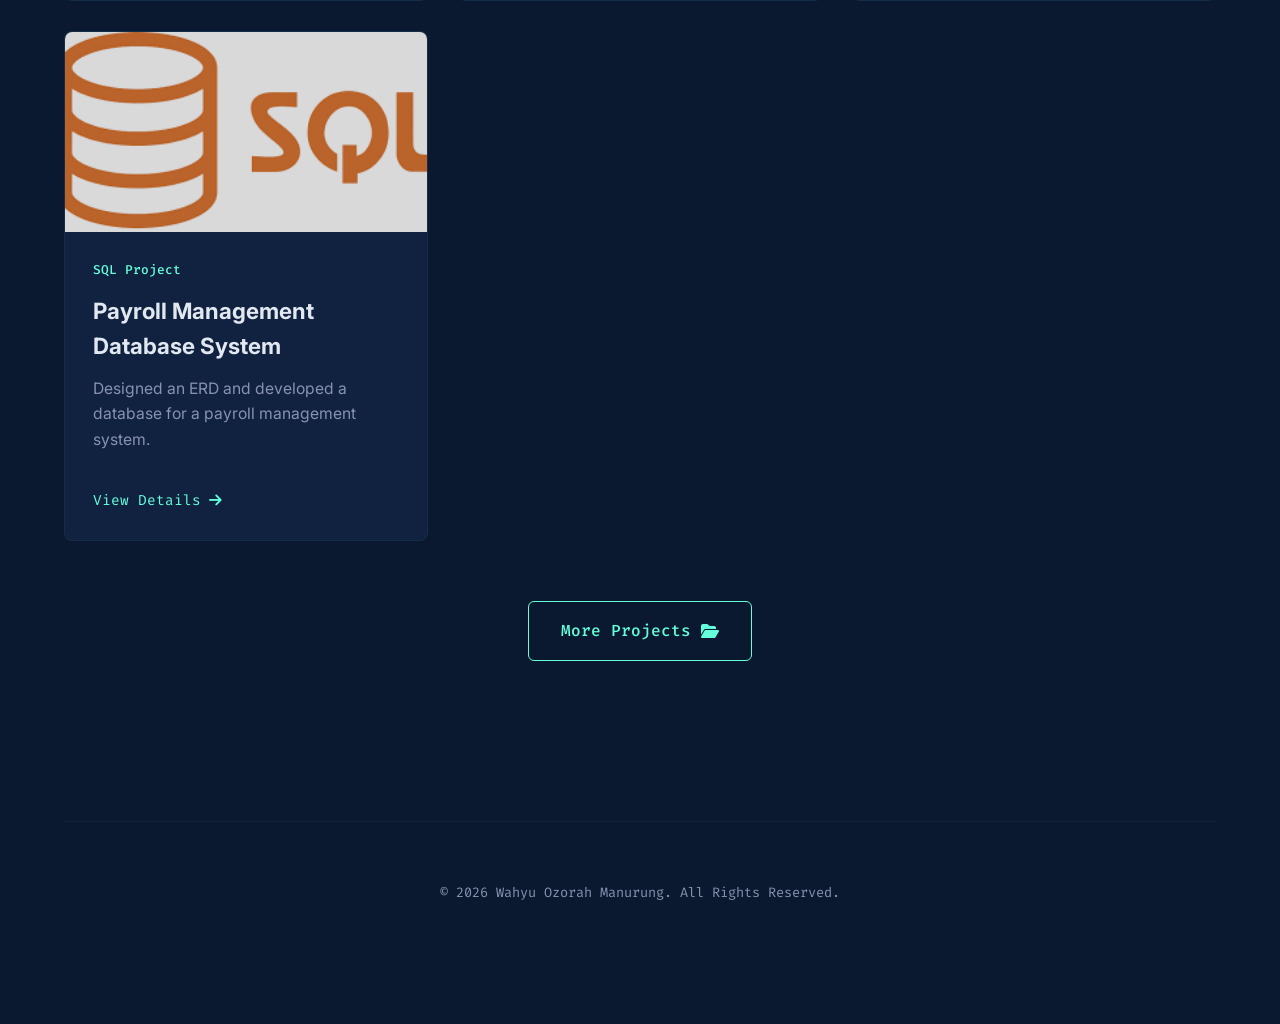
==== commit 0426ee13: "container view more" ====
--- a/all-projects.html
+++ b/all-projects.html
@@ -1,168 +1,271 @@
-<!DOCTYPE html>
+<!doctype html>
 <html lang="en">
-<head>
-    <meta charset="UTF-8">
-    <meta name="viewport" content="width=device-width, initial-scale=1.0">
+  <head>
+    <meta charset="UTF-8" />
+    <meta name="viewport" content="width=device-width, initial-scale=1.0" />
     <title>All Projects | Wahyu Ozorah Manurung</title>
-    <link rel="stylesheet" href="style.css">
-    <link href="https://fonts.googleapis.com/css2?family=Fira+Code:wght@400;500&family=Inter:wght@300;400;600;700&display=swap" rel="stylesheet">
-    <link rel="stylesheet" href="https://cdnjs.cloudflare.com/ajax/libs/font-awesome/6.4.0/css/all.min.css">
+    <link rel="stylesheet" href="style.css" />
+    <link
+      href="https://fonts.googleapis.com/css2?family=Fira+Code:wght@400;500&family=Inter:wght@300;400;600;700&display=swap"
+      rel="stylesheet"
+    />
+    <link
+      rel="stylesheet"
+      href="https://cdnjs.cloudflare.com/ajax/libs/font-awesome/6.4.0/css/all.min.css"
+    />
     <style>
-        /* CSS Tambahan Khusus untuk Halaman Kumpulan Project */
-        .projects-page-header {
-            text-align: center;
-            padding-top: 150px;
-            margin-bottom: 60px;
-        }
-        .projects-page-header h1 {
-            font-size: 3.5rem;
-            color: #e2e8f0;
-            margin-bottom: 15px;
-            font-weight: 800;
-        }
-        .projects-page-header p {
-            color: var(--text-secondary);
-            font-size: 1.2rem;
-            max-width: 600px;
-            margin: 0 auto;
-        }
-        .back-to-home {
-            margin-bottom: 30px;
-            display: inline-flex;
-            align-items: center;
-        }
+      /* CSS Tambahan Khusus untuk Halaman Kumpulan Project */
+      .projects-page-header {
+        text-align: center;
+        padding-top: 150px;
+        margin-bottom: 60px;
+      }
+      .projects-page-header h1 {
+        font-size: 3.5rem;
+        color: #e2e8f0;
+        margin-bottom: 15px;
+        font-weight: 800;
+      }
+      .projects-page-header p {
+        color: var(--text-secondary);
+        font-size: 1.2rem;
+        max-width: 600px;
+        margin: 0 auto;
+      }
+      .back-to-home {
+        margin-bottom: 30px;
+        display: inline-flex;
+        align-items: center;
+      }
+      .view-more-container {
+        margin-top: 60px;
+        margin-bottom: 80px;
+        text-align: center;
+      }
     </style>
-</head>
-<body>
-
+  </head>
+  <body>
     <div class="cursor-glow"></div>
 
     <nav>
-        <div class="nav-container">
-            <a href="index.html" class="logo">&lt;WOM /&gt;</a>
-            <a href="index.html" style="color: var(--accent-color); text-decoration: none; font-family: var(--font-mono); font-size: 0.95rem;">
-                <i class="fa-solid fa-arrow-left"></i> Back to Home
-            </a>
-        </div>
+      <div class="nav-container">
+        <a href="index.html" class="logo">&lt;WOM /&gt;</a>
+        <a
+          href="index.html"
+          style="
+            color: var(--accent-color);
+            text-decoration: none;
+            font-family: var(--font-mono);
+            font-size: 0.95rem;
+          "
+        >
+          <i class="fa-solid fa-arrow-left"></i> Back to Home
+        </a>
+      </div>
     </nav>
 
-    <main class="section" style="min-height: 80vh; padding-top: 0;">
-        
-        <header class="projects-page-header">
-            <a href="index.html" class="btn-detail back-to-home"><i class="fa-solid fa-arrow-left"></i> Back to Home</a>
-            <h1>All Projects</h1>
-            <p>A collection of projects covering AI research, machine learning models, medical image processing, and full-stack deployment implementations.</p>
-        </header>
-
-        <div class="grid-container">
-            <div class="card project-card">
-                <div class="card-img-wrapper">
-                    <img src="assets/images/powerbi.png" alt="Stroke Classification" class="project-img">
-                </div>
-                <div class="card-content">
-                    <div class="card-badge"> Data Analytics • Power BI</div>
-                    <h3>Tourism Destination Analytics Dashboard</h3>
-                    <p>Built an end-to-end Business Intelligence dashboard using Microsoft Power BI by performing data cleaning, outlier detection, DAX modeling, and interactive visualization for tourism destination analysis across five major cities on Java Island.</p>
-                    <div class="card-footer">
-                        <a href="details/data anlyst-destinasi wisata.html" class="btn-detail">View Details <i class="fa-solid fa-arrow-right"></i></a>
-                    </div>
-                </div>
-            </div>
-             
-            <div class="card project-card">
-                <div class="card-img-wrapper">
-                    <img src="assets/images/Deteksi.png" alt="Stroke Classification" class="project-img">
-                </div>
-                <div class="card-content">
-                    <div class="card-badge">Stroke Detection Based Two-Stage Model</div>
-                    <h3>Two-Stage Stroke Classification and Detection System</h3>
-                    <p>An automated stroke classification system based on CT scan images using YOLOv11 object detection and Radiomics texture analysis.</p>
-                    <div class="card-footer">
-                        <a href="details/project-stroke.html" class="btn-detail">View Details <i class="fa-solid fa-arrow-right"></i></a>
-                    </div>
-                </div>
-            </div>
-
-            <div class="card project-card">
-                <div class="card-img-wrapper">
-                    <img src="assets/images/SI.png" alt="Preprocessing Web App" class="project-img">
-                </div>
-                <div class="card-content">
-                    <div class="card-badge">Information System</div>
-                    <h3>SILAB - Informatics Laboratory Information System</h3>
-                    <p>A web application designed to support learning activities in the Informatics Laboratory.</p>
-                    <div class="card-footer">
-                        <a href="details/project-sistem-lab.html" class="btn-detail">View Details <i class="fa-solid fa-arrow-right"></i></a>
-                    </div>
-                </div>
-            </div>
-
-            <div class="card project-card">
-                <div class="card-img-wrapper">
-                    <img src="assets/images/acne1.png" alt="FastAPI Integration" class="project-img">
-                </div>
-                <div class="card-content">
-                    <div class="card-badge">Acne Detection</div>
-                    <h3>ACNIVERSE</h3>
-                    <p>AI implementation and FastAPI backend integration for serving a YOLOv8 deep learning model for acne detection.</p>
-                    <div class="card-footer">
-                        <a href="details/project-jerawat.html" class="btn-detail">View Details <i class="fa-solid fa-arrow-right"></i></a>
-                    </div>
-                </div>
-            </div>
-
-            <div class="card project-card">
-                <div class="card-img-wrapper">
-                    <img src="assets/images/UI.png" alt="Stroke Classification" class="project-img">
-                </div>
-                <div class="card-content">
-                    <div class="card-badge">UI/UX Design</div>
-                    <h3>Bengkulens App</h3>
-                    <p>Mobile application design for Bengkulens, providing recommendations for tourist destinations in Bengkulu Province.</p>
-                    <div class="card-footer">
-                        <a href="details/ui-ux.html" class="btn-detail">View Details <i class="fa-solid fa-arrow-right"></i></a>
-                    </div>
-                </div>
-            </div>
-
-            <div class="card project-card">
-                <div class="card-img-wrapper">
-                    <img src="assets/images/nlp.png" alt="Preprocessing Web App" class="project-img">
-                </div>
-                <div class="card-content">
-                    <div class="card-badge">Natural Language Processing</div>
-                    <h3>ChatGPT Sentiment Analysis</h3>
-                    <p>This project analyzes public sentiment toward the ChatGPT AI application.</p>
-                    <div class="card-footer">
-                        <a href="details/nlp.html" class="btn-detail">View Details <i class="fa-solid fa-arrow-right"></i></a>
-                    </div>
-                </div>
-            </div>
-
-            <div class="card project-card">
-                <div class="card-img-wrapper">
-                    <img src="assets/images/sql.png" alt="FastAPI Integration" class="project-img">
-                </div>
-                <div class="card-content">
-                    <div class="card-badge">SQL Project</div>
-                    <h3>Payroll Management Database System</h3>
-                    <p>Designed an ERD and developed a database for a payroll management system.</p>
-                    <div class="card-footer">
-                        <a href="details/sql.html" class="btn-detail">View Details <i class="fa-solid fa-arrow-right"></i></a>
-                    </div>
-                </div>
-            </div>
-
-        <div class="view-more-container">
-            <a href="https://github.com/wahyuozorahmanurung" class="btn btn-outline-large">More Projects <i class="fa-solid fa-folder-open"></i></a>
-        </div>
-        </div>
+    <main class="section" style="min-height: 80vh; padding-top: 0">
+      <header class="projects-page-header">
+        <a href="index.html" class="btn-detail back-to-home"
+          ><i class="fa-solid fa-arrow-left"></i> Back to Home</a
+        >
+        <h1>All Projects</h1>
+        <p>
+          A collection of projects covering AI research, machine learning
+          models, medical image processing, and full-stack deployment
+          implementations.
+        </p>
+      </header>
+
+      <div class="grid-container">
+        <div class="card project-card">
+          <div class="card-img-wrapper">
+            <img
+              src="assets/images/powerbi.png"
+              alt="Stroke Classification"
+              class="project-img"
+            />
+          </div>
+          <div class="card-content">
+            <div class="card-badge">Data Analytics • Power BI</div>
+            <h3>Tourism Destination Analytics Dashboard</h3>
+            <p>
+              Built an end-to-end Business Intelligence dashboard using
+              Microsoft Power BI by performing data cleaning, outlier detection,
+              DAX modeling, and interactive visualization for tourism
+              destination analysis across five major cities on Java Island.
+            </p>
+            <div class="card-footer">
+              <a
+                href="details/data anlyst-destinasi wisata.html"
+                class="btn-detail"
+                >View Details <i class="fa-solid fa-arrow-right"></i
+              ></a>
+            </div>
+          </div>
+        </div>
+
+        <div class="card project-card">
+          <div class="card-img-wrapper">
+            <img
+              src="assets/images/Deteksi.png"
+              alt="Stroke Classification"
+              class="project-img"
+            />
+          </div>
+          <div class="card-content">
+            <div class="card-badge">Stroke Detection Based Two-Stage Model</div>
+            <h3>Two-Stage Stroke Classification and Detection System</h3>
+            <p>
+              An automated stroke classification system based on CT scan images
+              using YOLOv11 object detection and Radiomics texture analysis.
+            </p>
+            <div class="card-footer">
+              <a href="details/project-stroke.html" class="btn-detail"
+                >View Details <i class="fa-solid fa-arrow-right"></i
+              ></a>
+            </div>
+          </div>
+        </div>
+
+        <div class="card project-card">
+          <div class="card-img-wrapper">
+            <img
+              src="assets/images/SI.png"
+              alt="Preprocessing Web App"
+              class="project-img"
+            />
+          </div>
+          <div class="card-content">
+            <div class="card-badge">Information System</div>
+            <h3>SILAB - Informatics Laboratory Information System</h3>
+            <p>
+              A web application designed to support learning activities in the
+              Informatics Laboratory.
+            </p>
+            <div class="card-footer">
+              <a href="details/project-sistem-lab.html" class="btn-detail"
+                >View Details <i class="fa-solid fa-arrow-right"></i
+              ></a>
+            </div>
+          </div>
+        </div>
+
+        <div class="card project-card">
+          <div class="card-img-wrapper">
+            <img
+              src="assets/images/acne1.png"
+              alt="FastAPI Integration"
+              class="project-img"
+            />
+          </div>
+          <div class="card-content">
+            <div class="card-badge">Acne Detection</div>
+            <h3>ACNIVERSE</h3>
+            <p>
+              AI implementation and FastAPI backend integration for serving a
+              YOLOv8 deep learning model for acne detection.
+            </p>
+            <div class="card-footer">
+              <a href="details/project-jerawat.html" class="btn-detail"
+                >View Details <i class="fa-solid fa-arrow-right"></i
+              ></a>
+            </div>
+          </div>
+        </div>
+
+        <div class="card project-card">
+          <div class="card-img-wrapper">
+            <img
+              src="assets/images/UI.png"
+              alt="Stroke Classification"
+              class="project-img"
+            />
+          </div>
+          <div class="card-content">
+            <div class="card-badge">UI/UX Design</div>
+            <h3>Bengkulens App</h3>
+            <p>
+              Mobile application design for Bengkulens, providing
+              recommendations for tourist destinations in Bengkulu Province.
+            </p>
+            <div class="card-footer">
+              <a href="details/ui-ux.html" class="btn-detail"
+                >View Details <i class="fa-solid fa-arrow-right"></i
+              ></a>
+            </div>
+          </div>
+        </div>
+
+        <div class="card project-card">
+          <div class="card-img-wrapper">
+            <img
+              src="assets/images/nlp.png"
+              alt="Preprocessing Web App"
+              class="project-img"
+            />
+          </div>
+          <div class="card-content">
+            <div class="card-badge">Natural Language Processing</div>
+            <h3>ChatGPT Sentiment Analysis</h3>
+            <p>
+              This project analyzes public sentiment toward the ChatGPT AI
+              application.
+            </p>
+            <div class="card-footer">
+              <a href="details/nlp.html" class="btn-detail"
+                >View Details <i class="fa-solid fa-arrow-right"></i
+              ></a>
+            </div>
+          </div>
+        </div>
+
+        <div class="card project-card">
+          <div class="card-img-wrapper">
+            <img
+              src="assets/images/sql.png"
+              alt="FastAPI Integration"
+              class="project-img"
+            />
+          </div>
+          <div class="card-content">
+            <div class="card-badge">SQL Project</div>
+            <h3>Payroll Management Database System</h3>
+            <p>
+              Designed an ERD and developed a database for a payroll management
+              system.
+            </p>
+            <div class="card-footer">
+              <a href="details/sql.html" class="btn-detail"
+                >View Details <i class="fa-solid fa-arrow-right"></i
+              ></a>
+            </div>
+          </div>
+        </div>
+      </div>
+      <div class="view-more-container">
+        <a
+          href="https://github.com/wahyuozorahmanurung"
+          class="btn btn-outline-large"
+          >More Projects <i class="fa-solid fa-folder-open"></i
+        ></a>
+      </div>
+      <footer
+        style="
+          padding: 40px 0;
+          border-top: 1px solid rgba(100, 255, 218, 0.05);
+          margin-top: 80px;
+        "
+      >
+        <p
+          class="footer-text"
+          style="text-align: center; color: var(--text-secondary)"
+        >
+          © 2026 Wahyu Ozorah Manurung. All Rights Reserved.
+        </p>
+      </footer>
     </main>
 
-    <footer style="padding: 40px 0; border-top: 1px solid rgba(100,255,218,.05); margin-top: 80px;">
-        <p class="footer-text" style="text-align: center; color: var(--text-secondary);">© 2026 Wahyu Ozorah Manurung. All Rights Reserved.</p>
-    </footer>
-
     <script src="script.js"></script>
-</body>
+  </body>
 </html>
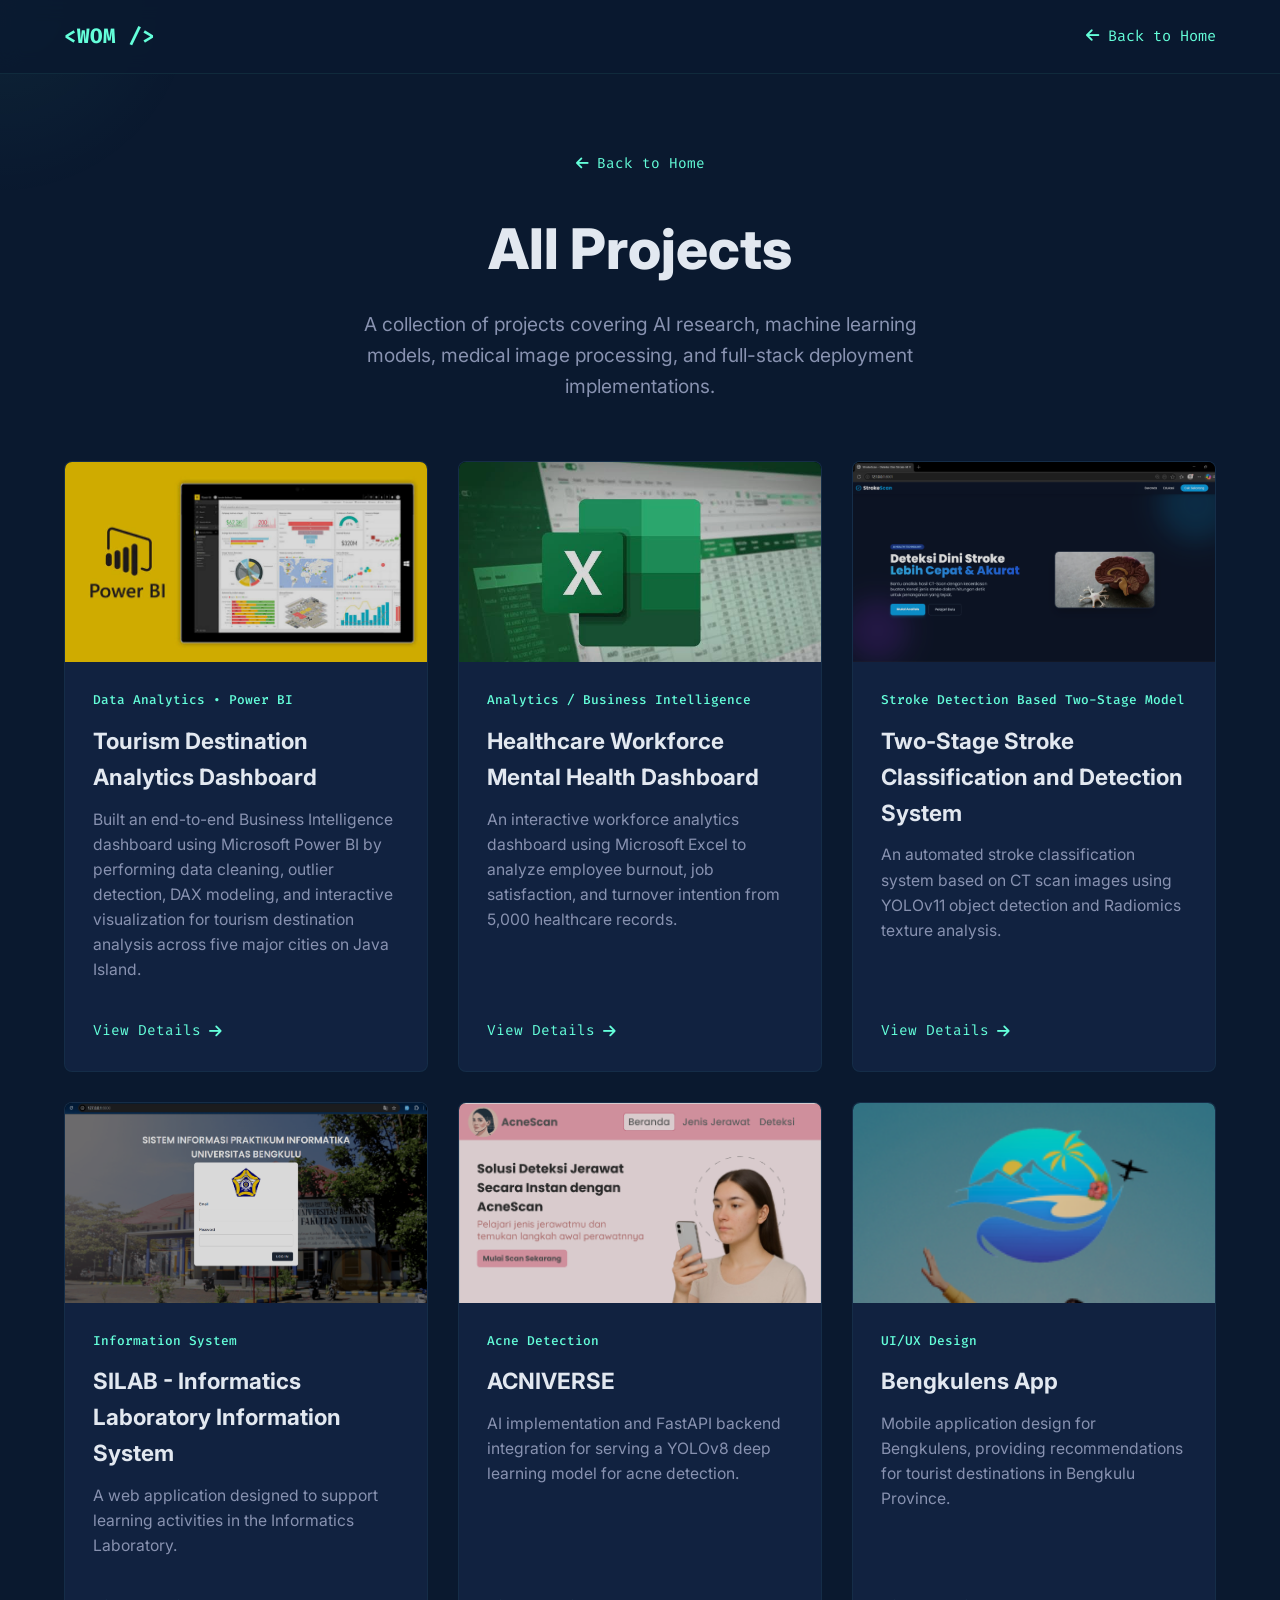
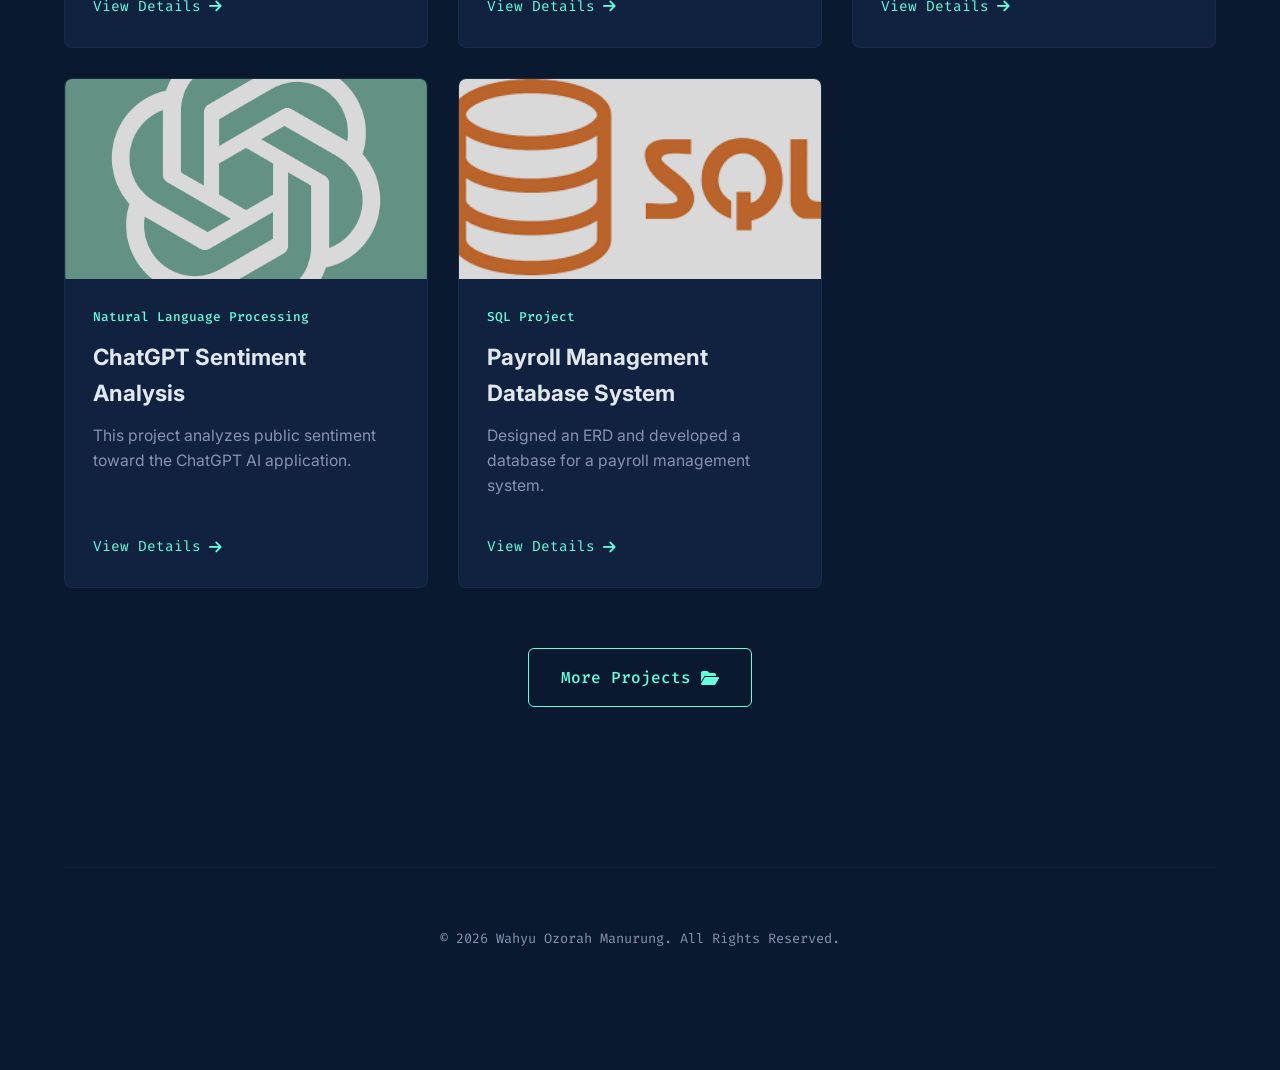
==== commit 0876bf21: "add healthcare dashboard" ====
--- a/all-projects.html
+++ b/all-projects.html
@@ -82,7 +82,7 @@
           <div class="card-img-wrapper">
             <img
               src="assets/images/powerbi.png"
-              alt="Stroke Classification"
+              alt="power bi"
               class="project-img"
             />
           </div>
@@ -104,7 +104,29 @@
             </div>
           </div>
         </div>
-
+        <div class="card project-card">
+          <div class="card-img-wrapper">
+            <img
+              src="assets/images/excel.jpg"
+              alt="Data anlyst"
+              class="project-img"
+            />
+          </div>
+          <div class="card-content">
+            <div class="card-badge">Analytics / Business Intelligence</div>
+            <h3>Healthcare Workforce Mental Health Dashboard</h3>
+            <p>
+              An interactive workforce analytics dashboard using Microsoft Excel
+              to analyze employee burnout, job satisfaction, and turnover
+              intention from 5,000 healthcare records.
+            </p>
+            <div class="card-footer">
+              <a href="details/healthcare.html" class="btn-detail"
+                >View Details <i class="fa-solid fa-arrow-right"></i
+              ></a>
+            </div>
+          </div>
+        </div>
         <div class="card project-card">
           <div class="card-img-wrapper">
             <img
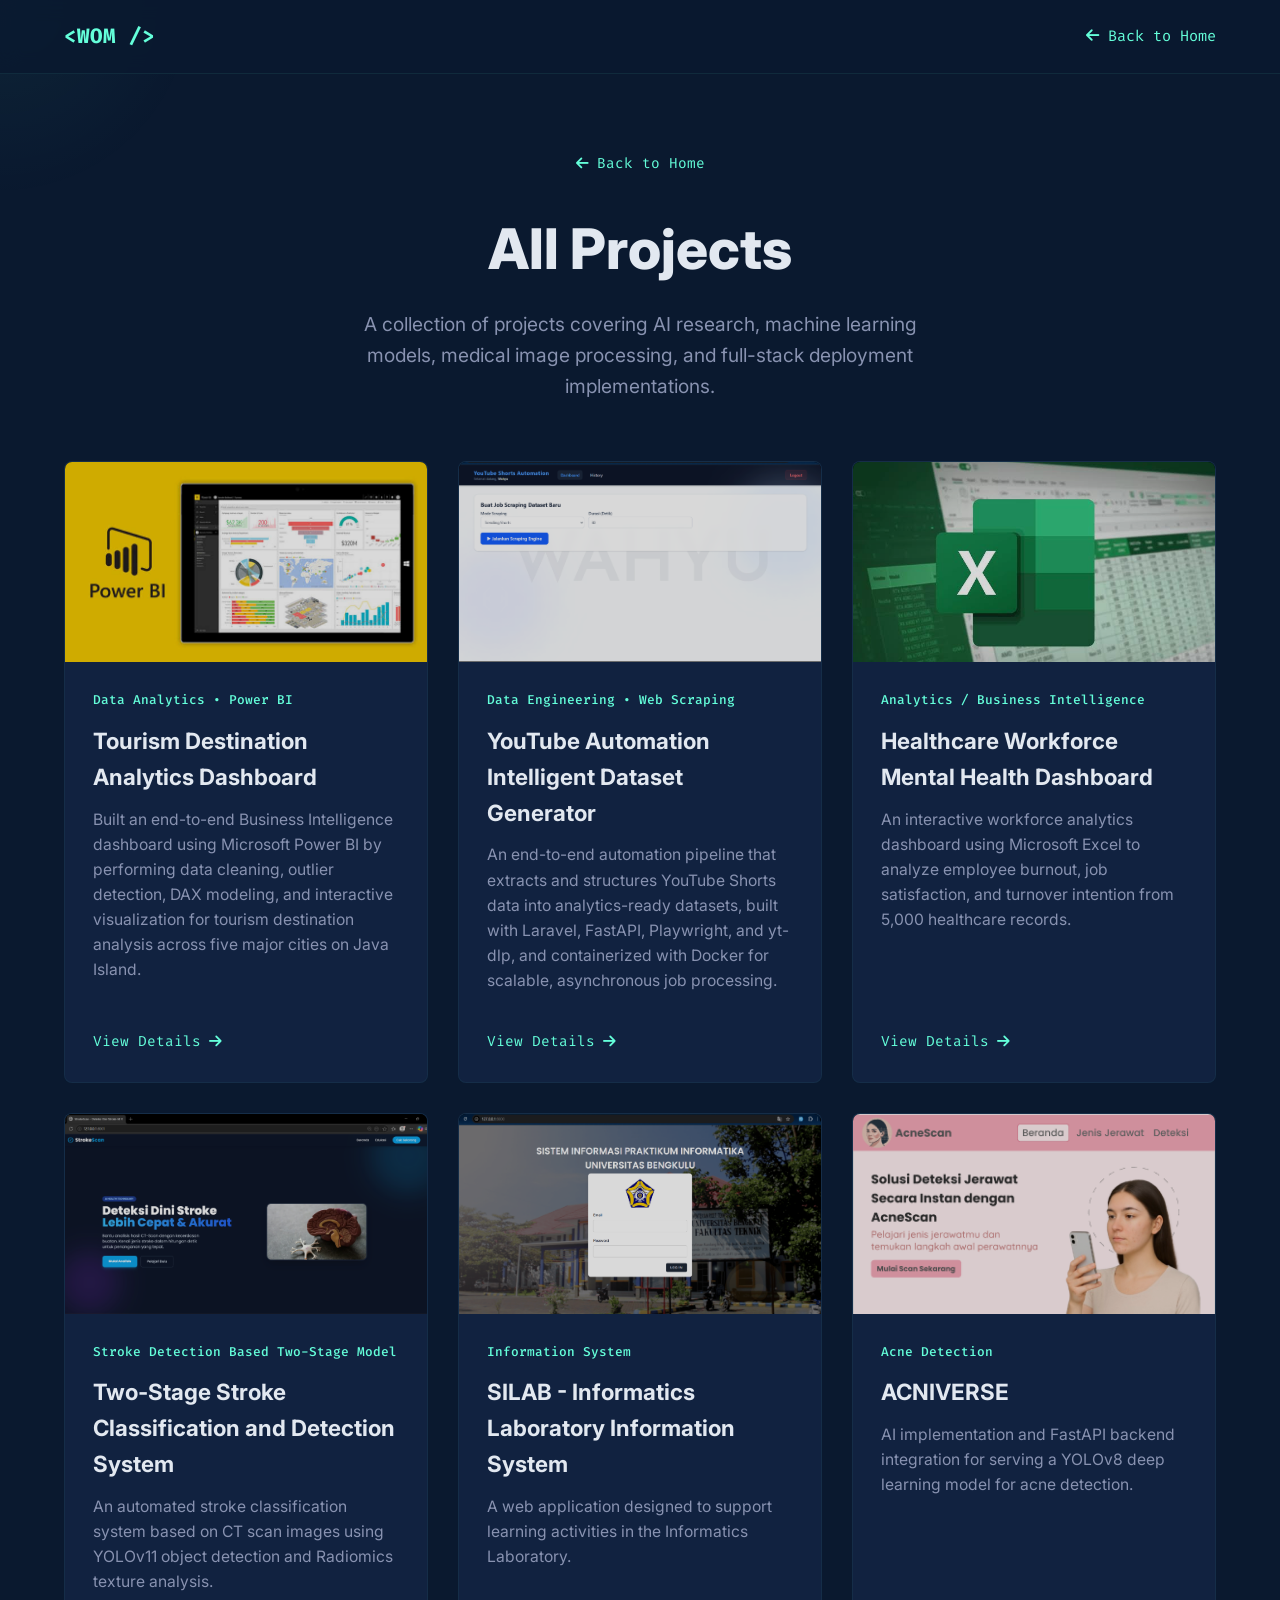
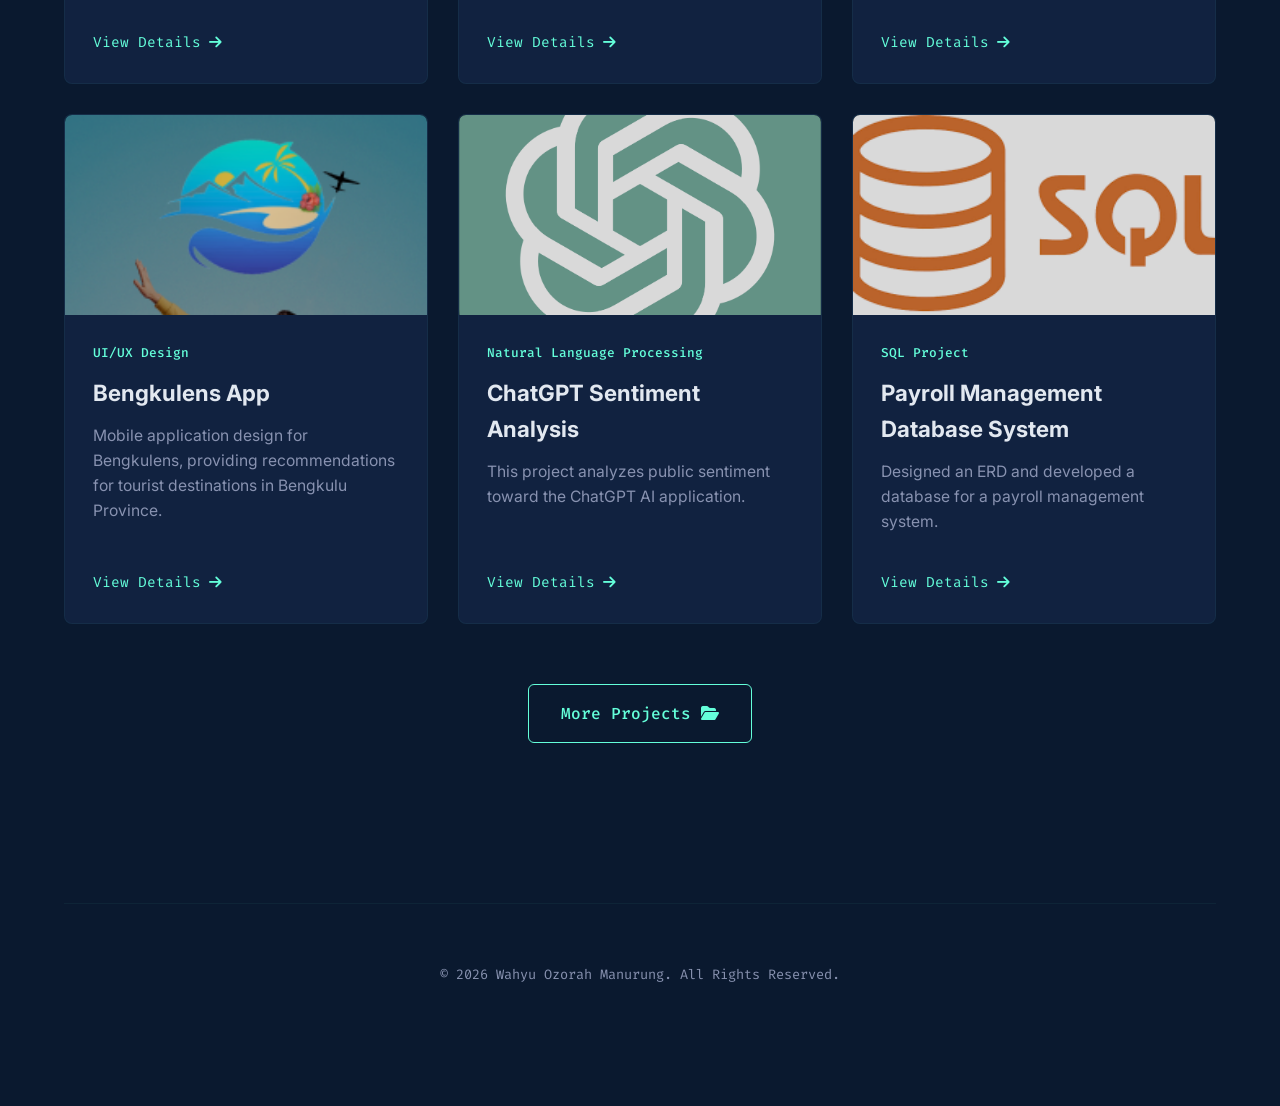
==== commit 9b8332f4: "menambahakan project baru" ====
--- a/all-projects.html
+++ b/all-projects.html
@@ -104,6 +104,32 @@
             </div>
           </div>
         </div>
+
+        <div class="card project-card">
+          <div class="card-img-wrapper">
+            <img
+              src="assets/images/automation.png"
+              alt="YouTube Intelligent Dataset Generator"
+              class="project-img"
+            />
+          </div>
+          <div class="card-content">
+            <div class="card-badge">Data Engineering • Web Scraping</div>
+            <h3>YouTube Automation Intelligent Dataset Generator</h3>
+            <p>
+              An end-to-end automation pipeline that extracts and structures
+              YouTube Shorts data into analytics-ready datasets, built with
+              Laravel, FastAPI, Playwright, and yt-dlp, and containerized
+              with Docker for scalable, asynchronous job processing.
+            </p>
+            <div class="card-footer">
+              <a href="details/automasi-scraping-youtube.html" class="btn-detail"
+                >View Details <i class="fa-solid fa-arrow-right"></i
+              ></a>
+            </div>
+          </div>
+        </div>
+
         <div class="card project-card">
           <div class="card-img-wrapper">
             <img
@@ -290,4 +316,4 @@
 
     <script src="script.js"></script>
   </body>
-</html>
+</html>
--- a/style.css
+++ b/style.css
@@ -264,69 +264,90 @@
 }
 
 .profile-frame {
-    width: 360px;
-    height: 460px;
     position: relative;
-    border-radius: 16px;
-    overflow: hidden; /* Memotong kilatan agar pas di ujung kotak */
-    background: #071121;
-    box-shadow: 0 0 30px rgba(100, 255, 218, 0.15); /* Bayangan neon halus di luar box */
-    transition: 0.4s ease;
-}
-
+    width: 340px;
+    height: 420px;
+    border-radius: 20px;
+    padding: 3px;
+    overflow: hidden;
+    background: var(--card-bg);
+    box-shadow: 0 20px 50px -12px rgba(0,0,0,0.5);
+    transition: transform .4s cubic-bezier(0.25,1,0.5,1), box-shadow .4s ease;
+}
+
+/* Lapisan cahaya yang berputar di pinggir bingkai */
+.profile-frame::before {
+    content: "";
+    position: absolute;
+    top: 50%;
+    left: 50%;
+    width: 250%;
+    height: 250%;
+    background: conic-gradient(
+        from 0deg,
+        transparent 0deg,
+        transparent 260deg,
+        var(--accent-color) 300deg,
+        rgba(100,255,218,0.4) 320deg,
+        transparent 360deg
+    );
+    transform: translate(-50%, -50%);
+    animation: border-light-spin 4s linear infinite;
+    z-index: 1;
+}
+
+/* Sedikit glow tipis mengikuti bentuk frame, di atas cahaya berputar */
+.profile-frame::after {
+    content: "";
+    position: absolute;
+    inset: 0;
+    border-radius: 20px;
+    box-shadow: inset 0 0 0 1px rgba(100,255,218,0.15);
+    pointer-events: none;
+    z-index: 3;
+}
+
+@keyframes border-light-spin {
+    100% {
+        transform: translate(-50%, -50%) rotate(360deg);
+    }
+}
+
+.profile-img {
+    position: relative;
+    width: calc(100% - 6px);
+    height: calc(100% - 6px);
+    margin: 3px;
+    object-fit: cover;
+    object-position: center 15%;
+    border-radius: 17px;
+    background: var(--card-bg);
+    filter: contrast(1.05) brightness(0.98);
+    image-rendering: -webkit-optimize-contrast;
+    transition: filter .4s ease;
+    display: block;
+    z-index: 2;
+}
+
+.profile-frame:hover {
+    transform: translateY(-6px);
+    box-shadow: 0 28px 60px -10px rgba(100, 255, 218, 0.25);
+}
 
 .profile-frame:hover .profile-img {
-    transform: translate(-10px, -10px);
-    filter: none;
-}
-.border-glow {
-    position: absolute;
-    top: -50%;
-    left: -50%;
-    width: 200%;
-    height: 200%;
-    /* Membuat gradien warna tajam seperti kilatan cahaya */
-    background: conic-gradient(
-        transparent, 
-        transparent, 
-        transparent, 
-        var(--accent-color)
-    );
-    z-index: 1;
-    animation: lightning-spin 4s linear infinite; /* Animasi berputar */
-}
-@keyframes lightning-spin {
-    100% {
-        transform: rotate(360deg);
-    }
-}
-
-.profile-img {
-    position: absolute;
-    inset: 4px;
-    width: calc(100% - 8px);
-    height: calc(100% - 8px);
-    object-fit: cover; 
-    object-position: center center;
-    border-radius: 12px;
-    background: var(--card-bg);
-    z-index: 2;
-    filter: brightness(0.9) contrast(1.15) saturate(0.95);
-    mix-blend-mode: normal;
-    transition: 0.4s cubic-bezier(0.25, 1, 0.5, 1);
-}
-
-.profile-frame:hover {
-    transform: translateY(-5px) scale(1.02);
-    box-shadow: 0 0 50px rgba(100, 255, 218, 0.4);
-}
-
-.profile-frame:hover .profile-img {
-    filter: brightness(1.05) contrast(1.2);
-}
-
-.profile-frame:hover .border-glow {
-    animation-duration: 1.5s;
+    filter: contrast(1.1) brightness(1.02);
+}
+
+.profile-frame:hover::before {
+    animation-duration: 2s;
+}
+
+
+@media (max-width: 992px) {
+    .profile-frame {
+        width: 280px;
+        height: 340px;
+    }
 }
 /* ================= PROJECT CARDS ================= */
 
